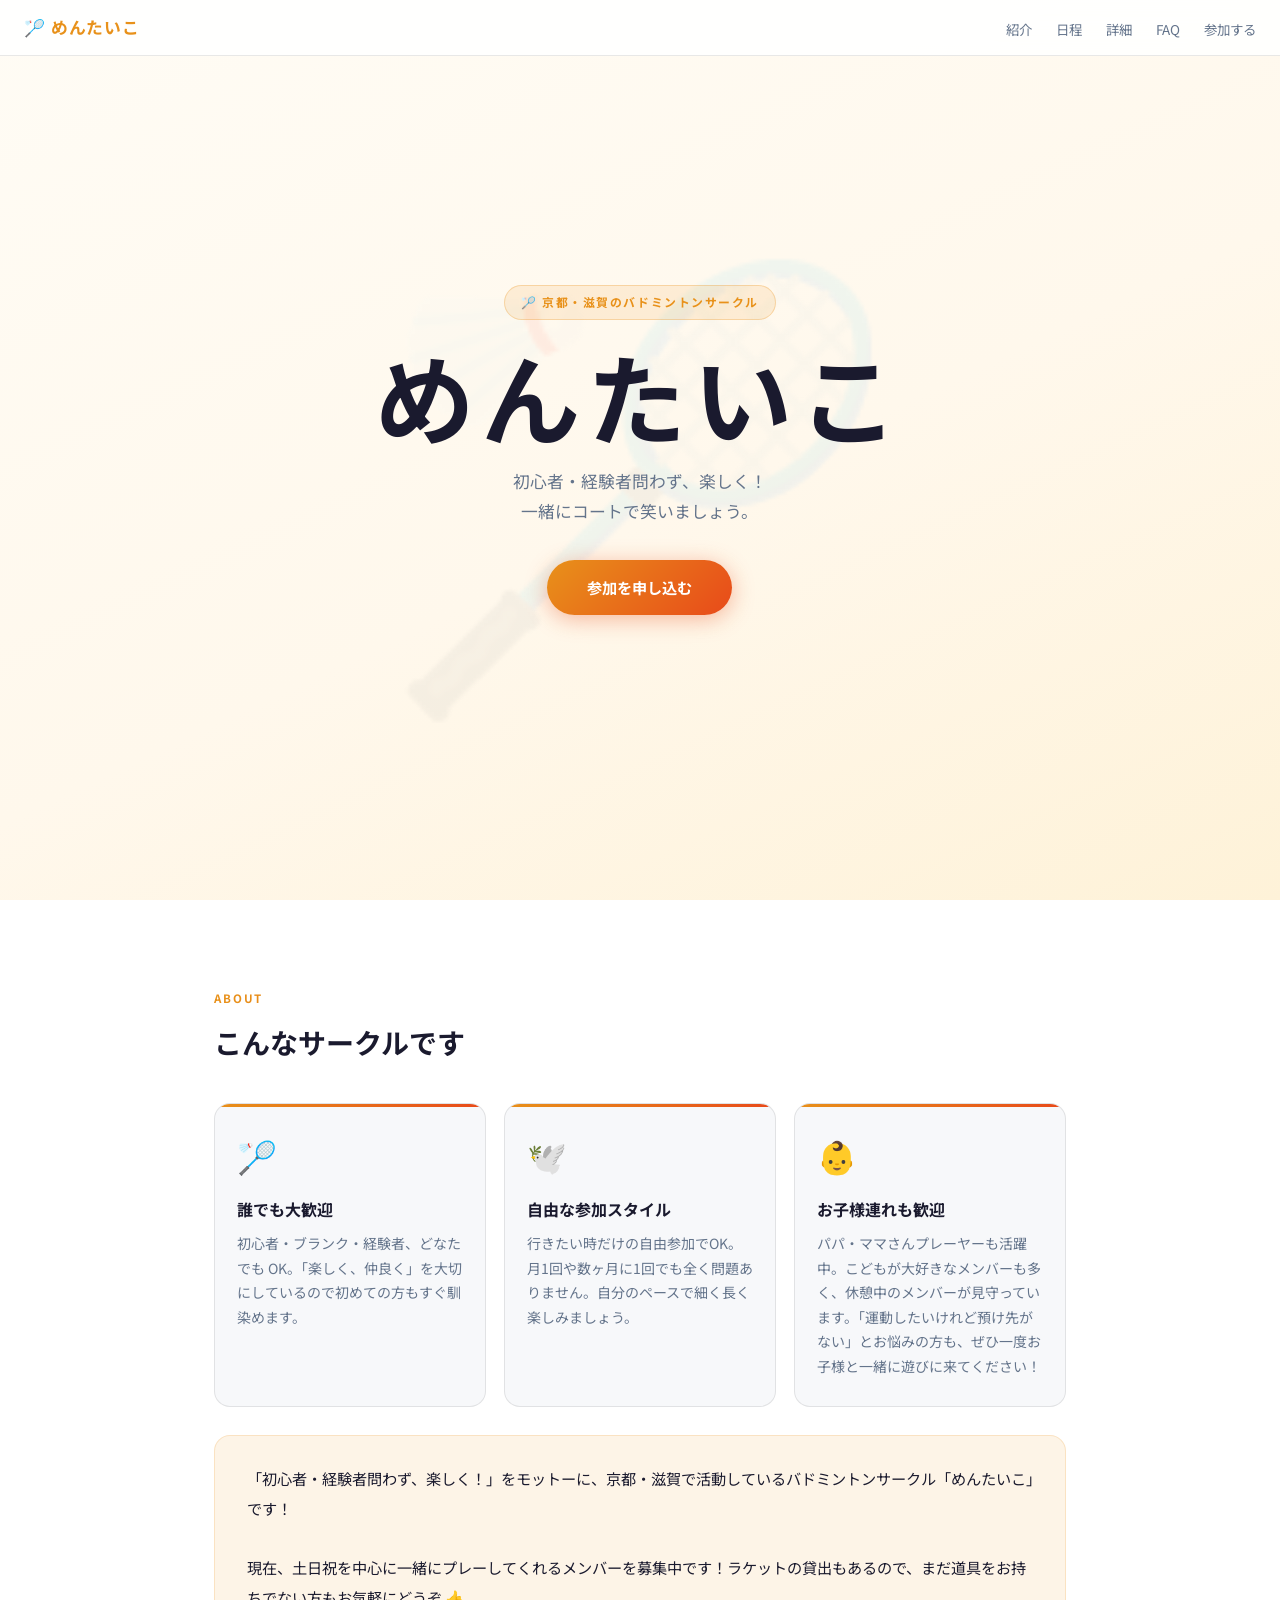
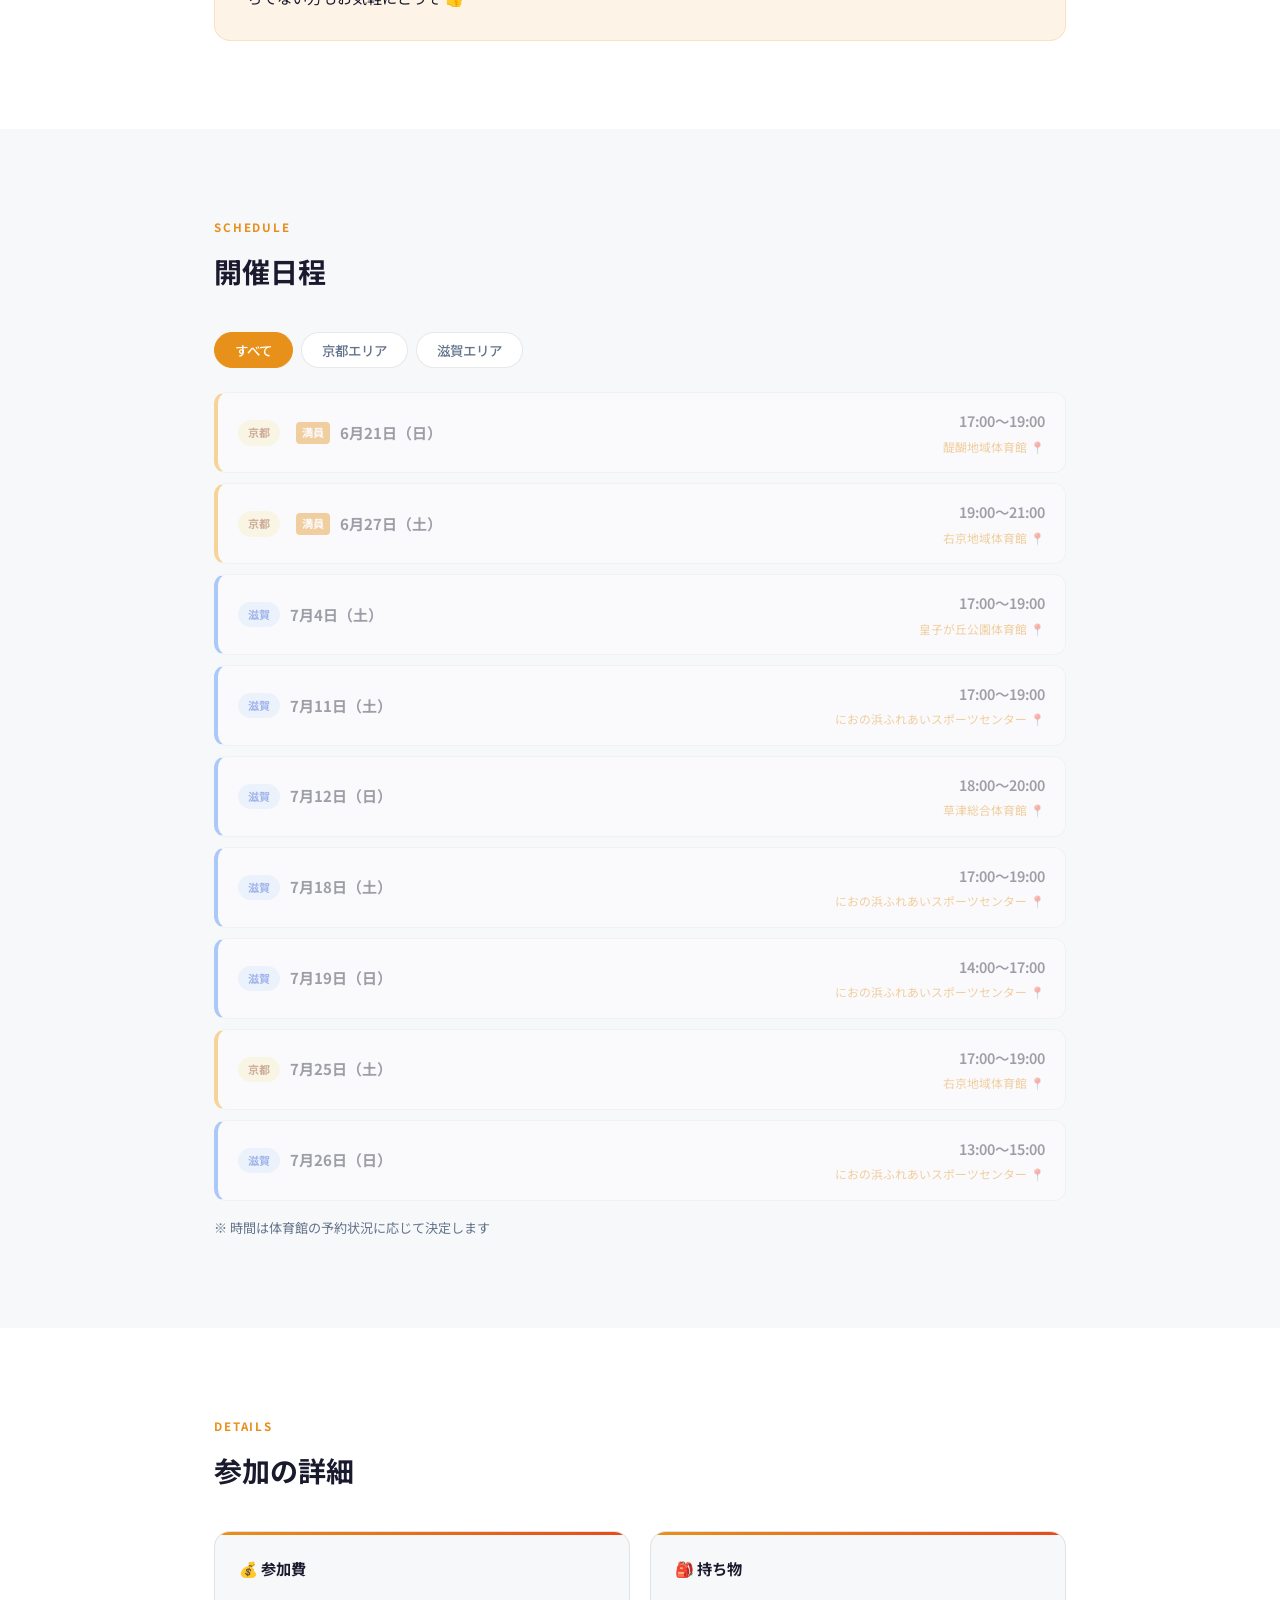
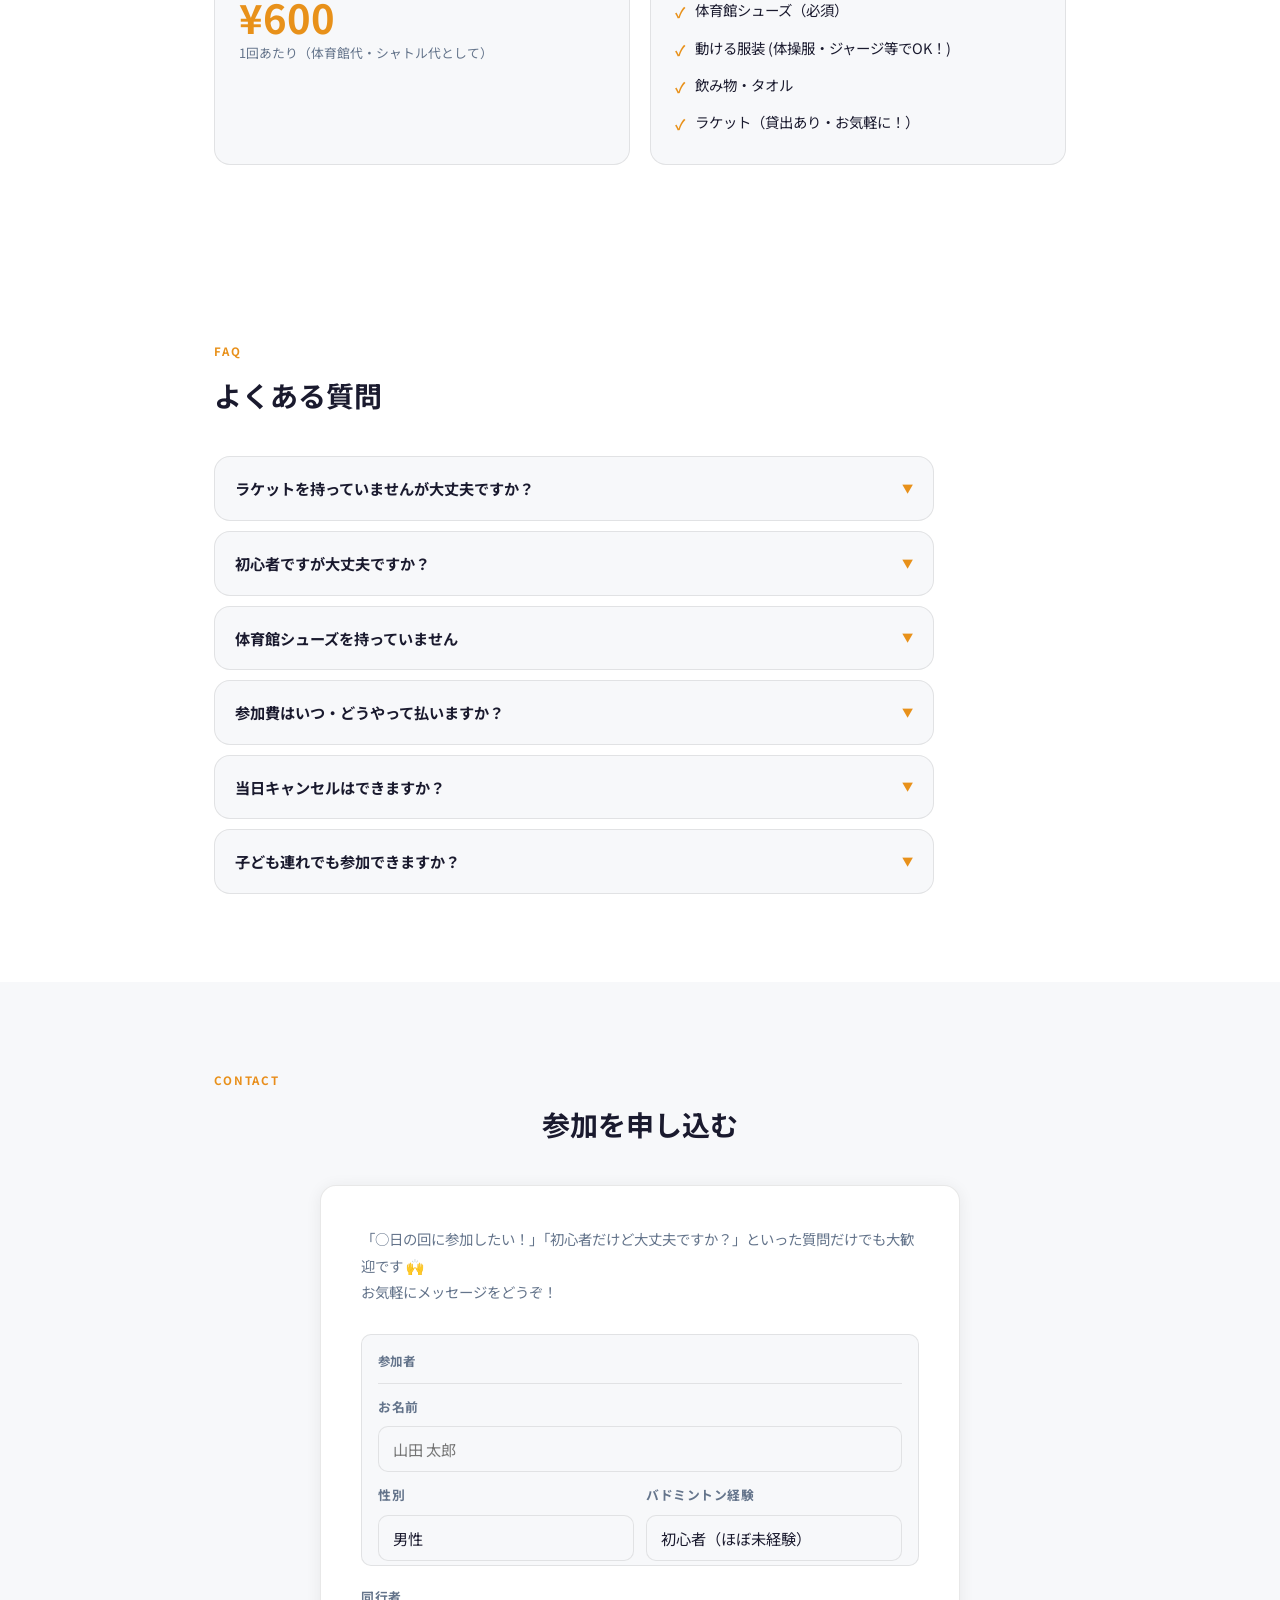
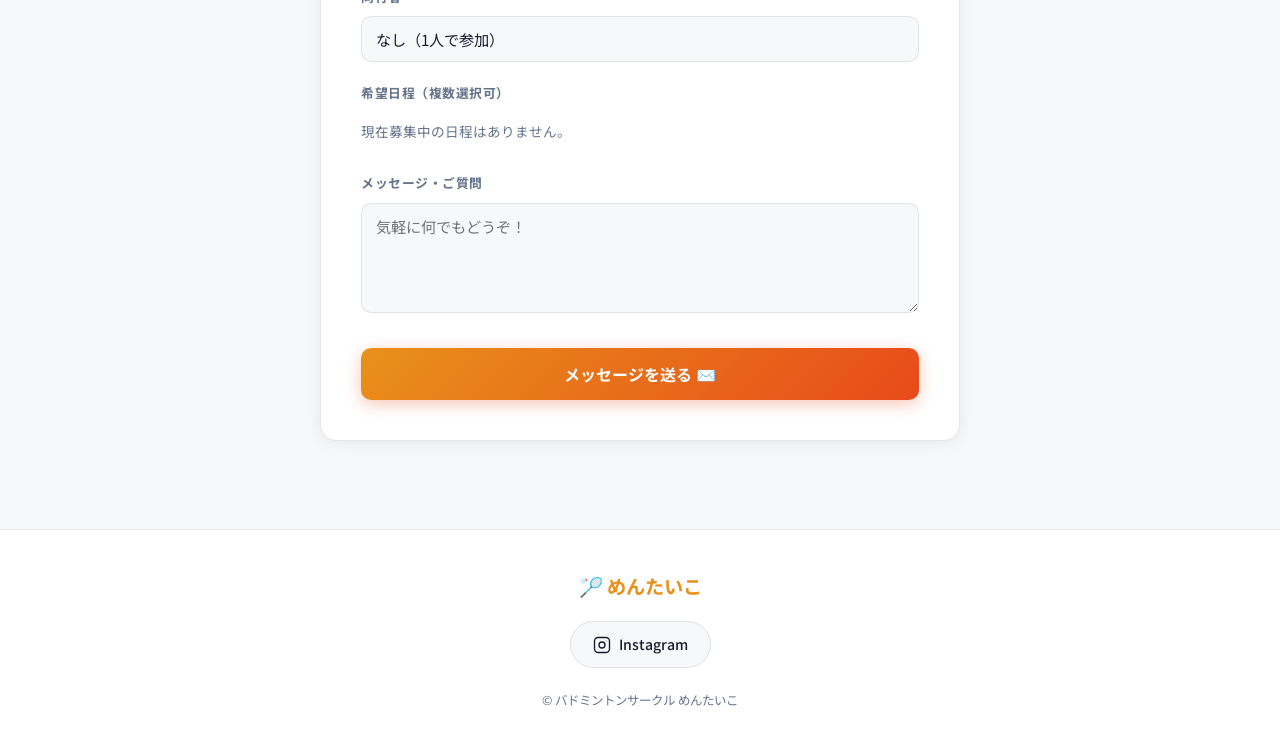
==== index.html @ 4bc99d3f "SEO対応: meta description/canonical/robots, sitemap, JSON-LD構造化データを追加 検索エンジンでの発見性向上のため、index.htmlにmeta" ====
<!DOCTYPE html>
<html lang="ja">
<head>
  <meta charset="UTF-8" />
  <meta name="viewport" content="width=device-width, initial-scale=1.0" />
  <title>めんたいこ | 京都・滋賀のバドミントンサークル</title>
  <meta name="description" content="めんたいこは京都・滋賀で活動するバドミントンサークルです。初心者・経験者問わず大歓迎、土日祝中心に活動中。ラケット貸出あり、参加費600円。自由参加スタイルで気軽に参加できます。" />
  <meta name="keywords" content="バドミントンサークル,京都,滋賀,バドミントン,初心者歓迎,社会人サークル" />
  <meta name="robots" content="index, follow" />
  <link rel="canonical" href="https://mentaiko-bad-circle.netlify.app/" />
  <!-- OGP -->
  <meta property="og:type"        content="website" />
  <meta property="og:site_name"   content="めんたいこ" />
  <meta property="og:title"       content="めんたいこ | 京都・滋賀のバドミントンサークル" />
  <meta property="og:description" content="初心者・経験者問わず楽しめるバドミントンサークル。土日祝中心に活動中。ラケット貸出あり、参加費600円。" />
  <meta property="og:url"         content="https://mentaiko-bad-circle.netlify.app" />
  <meta property="og:locale"      content="ja_JP" />
  <meta property="og:image"       content="https://mentaiko-bad-circle.netlify.app/img/mentaiko_icon.jpg" />
  <meta name="twitter:card"        content="summary_large_image" />
  <meta name="twitter:title"       content="めんたいこ | 京都・滋賀のバドミントンサークル" />
  <meta name="twitter:description" content="初心者・経験者問わず楽しめるバドミントンサークル。土日祝中心に活動中。ラケット貸出あり、参加費600円。" />
  <meta name="twitter:image"       content="https://mentaiko-bad-circle.netlify.app/img/mentaiko_icon.jpg" />
  <script type="application/ld+json">
  {
    "@context": "https://schema.org",
    "@type": "SportsOrganization",
    "name": "めんたいこ",
    "url": "https://mentaiko-bad-circle.netlify.app/",
    "logo": "https://mentaiko-bad-circle.netlify.app/img/mentaiko_icon.jpg",
    "description": "京都・滋賀で活動するバドミントンサークル。初心者・経験者問わず大歓迎、土日祝中心に活動中。",
    "areaServed": ["京都府", "滋賀県"],
    "sport": "Badminton"
  }
  </script>
  <link rel="preconnect" href="https://fonts.googleapis.com" />
  <link rel="preconnect" href="https://fonts.gstatic.com" crossorigin />
  <link href="https://fonts.googleapis.com/css2?family=Noto+Sans+JP:wght@400;500;700&display=swap" rel="stylesheet" />
  <link rel="stylesheet" href="css/style.css" />
</head>
<body>

<!-- ナビ -->
<nav>
  <a href="#hero" class="nav-logo">🏸 めんたいこ</a>
  <ul class="nav-links">
    <li><a href="#about">紹介</a></li>
    <li><a href="#schedule">日程</a></li>
    <li><a href="#details">詳細</a></li>
    <li><a href="#faq">FAQ</a></li>
    <li><a href="#contact">参加する</a></li>
  </ul>
</nav>

<!-- Hero -->
<section id="hero">
  <div class="hero-inner">
    <div class="hero-tag fade">🏸 京都・滋賀のバドミントンサークル</div>
    <h1 class="hero-title fade">めんたいこ</h1>
    <p class="hero-sub fade">初心者・経験者問わず、楽しく！<br>一緒にコートで笑いましょう。</p>
    <a href="#contact" class="hero-btn fade">参加を申し込む</a>
  </div>
</section>

<!-- About -->
<section id="about">
  <div class="wrapper">
    <p class="section-label fade">About</p>
    <h2 class="section-title fade">こんなサークルです</h2>

    <div class="feature-grid">
      <div class="feature-card fade">
        <div class="feature-icon">🏸</div>
        <h3>誰でも大歓迎</h3>
        <p>初心者・ブランク・経験者、どなたでも OK。「楽しく、仲良く」を大切にしているので初めての方もすぐ馴染めます。</p>
      </div>
      <div class="feature-card fade">
        <div class="feature-icon">🕊️</div>
        <h3>自由な参加スタイル</h3>
        <p>行きたい時だけの自由参加でOK。月1回や数ヶ月に1回でも全く問題ありません。自分のペースで細く長く楽しみましょう。</p>
      </div>
      <div class="feature-card fade">
        <div class="feature-icon">👶</div>
        <h3>お子様連れも歓迎</h3>
        <p>パパ・ママさんプレーヤーも活躍中。こどもが大好きなメンバーも多く、休憩中のメンバーが見守っています。「運動したいけれど預け先がない」とお悩みの方も、ぜひ一度お子様と一緒に遊びに来てください！</p>
      </div>
    </div>

    <div class="about-body fade">
      「初心者・経験者問わず、楽しく！」をモットーに、京都・滋賀で活動しているバドミントンサークル「めんたいこ」です！<br><br>
      現在、土日祝を中心に一緒にプレーしてくれるメンバーを募集中です！ラケットの貸出もあるので、まだ道具をお持ちでない方もお気軽にどうぞ 👍
    </div>
  </div>
</section>

<!-- Schedule -->
<section id="schedule">
  <div class="wrapper">
    <p class="section-label fade">Schedule</p>
    <h2 class="section-title fade">開催日程</h2>

    <div class="schedule-tabs fade" id="schedule-tabs">
      <button class="tab-btn active" data-area="all">すべて</button>
      <button class="tab-btn" data-area="京都">京都エリア</button>
      <button class="tab-btn" data-area="滋賀">滋賀エリア</button>
    </div>

    <div id="schedule-list" class="schedule-list fade"></div>

    <p style="margin-top:16px; font-size:0.82rem; color:var(--sub);">
      ※ 時間は体育館の予約状況に応じて決定します
    </p>
  </div>
</section>

<!-- Details -->
<section id="details">
  <div class="wrapper">
    <p class="section-label fade">Details</p>
    <h2 class="section-title fade">参加の詳細</h2>
    <div class="detail-grid">
      <div class="detail-card fade">
        <h3>💰 参加費</h3>
        <div class="price">¥600</div>
        <div class="price-note">1回あたり（体育館代・シャトル代として）</div>
      </div>
      <div class="detail-card fade">
        <h3>🎒 持ち物</h3>
        <ul class="detail-list">
          <li>体育館シューズ（必須）</li>
          <li>動ける服装 (体操服・ジャージ等でOK！)</li>
          <li>飲み物・タオル</li>
          <li>ラケット（貸出あり・お気軽に！）</li>
        </ul>
      </div>
    </div>
  </div>
</section>

<!-- FAQ -->
<section id="faq">
  <div class="wrapper">
    <p class="section-label fade">FAQ</p>
    <h2 class="section-title fade">よくある質問</h2>
    <div class="faq-list">

      <details class="faq-item fade">
        <summary class="faq-q">ラケットを持っていませんが大丈夫ですか？</summary>
        <p class="faq-a">ラケットの貸出を行っていますので、道具を揃える前でも気軽に参加いただけます。まずは体育館シューズ（上履き）だけ持って、手ぶらに近い感覚でお越しください！「まずは一度体験してみたい」という方も大歓迎です。</p>
      </details>

      <details class="faq-item fade">
        <summary class="faq-q">初心者ですが大丈夫ですか？</summary>
        <p class="faq-a">もちろん大丈夫です。初心者・ブランクありの方も多く参加されています。ルールがわからなくてもメンバーが丁寧に教えます。</p>
      </details>

      <details class="faq-item fade">
        <summary class="faq-q">体育館シューズを持っていません</summary>
        <p class="faq-a">体育館シューズは必須です（フローリングを傷めるため、外靴・スニーカー不可）。ご参加前にご準備をお願いします。</p>
      </details>

      <details class="faq-item fade">
        <summary class="faq-q">参加費はいつ・どうやって払いますか？</summary>
        <p class="faq-a">当日、現地で現金にてお支払いください。1回600円（体育館代・シャトル代込み）です。</p>
      </details>

      <details class="faq-item fade">
        <summary class="faq-q">当日キャンセルはできますか？</summary>
        <p class="faq-a">はい、大丈夫です。できるだけ早めにご連絡いただければ助かります！</p>
      </details>

      <details class="faq-item fade">
        <summary class="faq-q">子ども連れでも参加できますか？</summary>
        <p class="faq-a">お子様連れも歓迎です。こどもが大好きなメンバーも多く、手が離せない時はメンバーみんなで代わる代わる見守っています。</p>
      </details>

    </div>
  </div>
</section>

<!-- Contact -->
<section id="contact">
  <div class="wrapper">
    <p class="section-label fade">Contact</p>
    <h2 class="section-title fade" style="text-align:center;">参加を申し込む</h2>

    <div class="contact-wrap fade">
      <p>
        「○日の回に参加したい！」「初心者だけど大丈夫ですか？」といった質問だけでも大歓迎です 🙌<br>
        お気軽にメッセージをどうぞ！
      </p>

      <form id="contact-form">
        <div class="companion-card" style="margin-bottom: 20px;">
          <div class="companion-card-header">参加者</div>
          <div class="form-group">
            <label for="name">お名前</label>
            <input type="text" id="name" name="name" placeholder="山田 太郎" required />
          </div>
          <div class="companion-row">
            <div class="form-group" style="margin-bottom: 0;">
              <label for="gender">性別</label>
              <select id="gender" name="gender">
                <option value="男性">男性</option>
                <option value="女性">女性</option>
                <option value="その他・回答しない">その他・回答しない</option>
              </select>
            </div>
            <div class="form-group" style="margin-bottom: 0;">
              <label for="level">バドミントン経験</label>
              <select id="level" name="level">
                <option>初心者（ほぼ未経験）</option>
                <option>ブランクあり</option>
                <option>経験者</option>
              </select>
            </div>
          </div>
        </div>

        <div class="form-group">
          <label for="companions">同行者</label>
          <select id="companions" name="companions">
            <option value="0">なし（1人で参加）</option>
            <option value="1">1名</option>
            <option value="2">2名</option>
            <option value="3">3名</option>
            <option value="4">4名</option>
            <option value="5">5名</option>
            <option value="6">6名</option>
            <option value="7">7名</option>
            <option value="8">8名</option>
          </select>
        </div>

        <div id="companion-names"></div>

        <div class="form-group">
          <label>希望日程（複数選択可）</label>
          <div id="date-checkboxes" class="date-checkboxes"></div>
          <p id="no-dates-msg" style="display:none; font-size:0.85rem; color:var(--sub); padding:8px 0;">
            現在募集中の日程はありません。
          </p>
        </div>

        <div class="form-group">
          <label for="message">メッセージ・ご質問</label>
          <textarea id="message" name="message" placeholder="気軽に何でもどうぞ！"></textarea>
        </div>

        <button type="submit" class="submit-btn">メッセージを送る ✉️</button>
      </form>

      <div id="form-sent" style="display:none; text-align:center; padding:24px 0; color:var(--accent); font-weight:700;">
        ✅ メールアプリが開きます。送信をお願いします！
      </div>
    </div>
  </div>
</section>

<!-- Footer -->
<footer>
  <div class="footer-name">🏸 めんたいこ</div>
  <div class="sns-links">
    <a href="https://www.instagram.com/bad_mentaiko_2021?igsh=N3F2eHRxbGQzeWJy&utm_source=qr"
       target="_blank" rel="noopener" class="sns-link">
      <svg class="ig-icon" viewBox="0 0 24 24" aria-hidden="true">
        <rect x="2" y="2" width="20" height="20" rx="5" ry="5"/>
        <circle cx="12" cy="12" r="4"/>
        <circle cx="17.5" cy="6.5" r="0.5" fill="currentColor" stroke="none"/>
      </svg>
      Instagram
    </a>
  </div>
  <p class="footer-copy">© バドミントンサークル めんたいこ</p>
</footer>

<script src="data/schedule.js"></script>
<script src="js/main.js"></script>
</body>
</html>
---- css/style.css ----
/* ============================================================
   めんたいこ サークルサイト - スタイルシート
   ============================================================ */

*, *::before, *::after { box-sizing: border-box; margin: 0; padding: 0; }

:root {
  --bg:          #f7f8fa;
  --surface:     #ffffff;
  --accent:      #e8911a;
  --accent-dim:  rgba(232, 145, 26, 0.1);
  --accent-dark: #c97a0e;
  --text:        #1a1a2e;
  --sub:         #64748b;
  --border:      rgba(0, 0, 0, 0.09);
  --shadow-sm:   0 2px 16px rgba(0, 0, 0, 0.07);
  --shadow-md:   0 6px 32px rgba(0, 0, 0, 0.11);
  --radius:      16px;
}

html { scroll-behavior: smooth; }

body {
  font-family: 'Noto Sans JP', sans-serif;
  background: var(--bg);
  color: var(--text);
  line-height: 1.75;
}

/* ── ナビゲーション ──────────────────────────────────────── */
nav {
  position: fixed; top: 0; left: 0; right: 0; z-index: 100;
  background: rgba(255, 255, 255, 0.88);
  backdrop-filter: blur(14px);
  -webkit-backdrop-filter: blur(14px);
  border-bottom: 1px solid var(--border);
  height: 56px;
  padding: 0 24px;
  display: flex; align-items: center; justify-content: space-between;
}
.nav-logo {
  font-weight: 700; font-size: 1.05rem;
  color: var(--accent); text-decoration: none; letter-spacing: 0.05em;
}
.nav-links { display: flex; gap: 24px; list-style: none; }
.nav-links a {
  color: var(--sub); text-decoration: none;
  font-size: 0.84rem; transition: color 0.2s;
}
.nav-links a:hover { color: var(--text); }

/* ── 共通レイアウト ──────────────────────────────────────── */
.wrapper { max-width: 900px; margin: 0 auto; padding: 0 24px; }
section  { padding: 88px 0; }

.section-label {
  font-size: 0.72rem; font-weight: 700;
  letter-spacing: 0.16em; text-transform: uppercase;
  background: linear-gradient(90deg, #e8911a, #e84a1a);
  -webkit-background-clip: text;
  -webkit-text-fill-color: transparent;
  background-clip: text;
  margin-bottom: 10px;
}
.section-title { font-size: 1.75rem; font-weight: 700; margin-bottom: 36px; }

/* ── フェードイン ────────────────────────────────────────── */
.fade {
  opacity: 0;
  transform: translateY(28px);
  transition: opacity 0.65s ease, transform 0.65s ease;
}
.fade.visible { opacity: 1; transform: translateY(0); }

/* ── Hero ───────────────────────────────────────────────── */
#hero {
  min-height: 100vh;
  display: flex; align-items: center; justify-content: center;
  text-align: center; padding: 80px 24px;
  background: linear-gradient(155deg, #fffcf5 0%, #fff8ec 55%, #fef2d8 100%);
  position: relative; overflow: hidden;
}
#hero::before {
  content: '🏸';
  position: absolute; font-size: 420px; opacity: 0.055;
  top: 50%; left: 50%; transform: translate(-50%, -50%);
  pointer-events: none; user-select: none;
}
.hero-inner { position: relative; z-index: 1; }

.hero-tag {
  display: inline-block;
  background: rgba(232, 145, 26, 0.12);
  color: var(--accent);
  font-size: 0.74rem; font-weight: 700; letter-spacing: 0.13em;
  padding: 6px 16px; border-radius: 999px;
  border: 1px solid rgba(232, 145, 26, 0.28);
  margin-bottom: 22px;
}
.hero-title {
  font-size: clamp(3.5rem, 11vw, 6.2rem);
  font-weight: 700; letter-spacing: 0.07em; line-height: 1.08;
  margin-bottom: 18px; color: var(--text);
}
.hero-sub {
  font-size: 1.05rem; color: var(--sub);
  max-width: 480px; margin: 0 auto 34px;
}
.hero-btn {
  display: inline-block;
  background: linear-gradient(135deg, #e8911a, #e84a1a); color: #fff;
  font-weight: 700; font-size: 0.95rem;
  padding: 14px 40px; border-radius: 999px; text-decoration: none;
  box-shadow: 0 4px 22px rgba(232, 75, 26, 0.38);
  transition: background 0.2s, transform 0.2s, box-shadow 0.2s;
}
.hero-btn:hover {
  background: linear-gradient(135deg, #c97a0e, #c93a0e);
  transform: translateY(-3px);
  box-shadow: 0 8px 32px rgba(232, 75, 26, 0.45);
}

/* ── About ──────────────────────────────────────────────── */
#about { background: var(--surface); }

.feature-grid {
  display: grid;
  grid-template-columns: repeat(auto-fit, minmax(230px, 1fr));
  gap: 18px; margin-bottom: 28px;
}
.feature-card {
  background: var(--bg); border: 1px solid var(--border);
  border-radius: var(--radius); padding: 28px 22px;
  transition: transform 0.2s, box-shadow 0.2s;
  overflow: hidden;
}
.feature-card::before {
  content: '';
  display: block;
  height: 3px;
  background: linear-gradient(90deg, #e8911a, #e84a1a);
  margin: -28px -22px 20px;
}
.feature-card:hover { transform: translateY(-4px); box-shadow: var(--shadow-md); }
.feature-icon  { font-size: 2rem; margin-bottom: 12px; }
.feature-card h3 { font-size: 1rem; font-weight: 700; margin-bottom: 8px; }
.feature-card p  { font-size: 0.875rem; color: var(--sub); line-height: 1.75; }

.about-body {
  background: var(--accent-dim);
  border: 1px solid rgba(232, 145, 26, 0.18);
  border-radius: var(--radius); padding: 28px 32px;
  font-size: 0.95rem; line-height: 1.95;
}

/* ── Schedule ───────────────────────────────────────────── */
#schedule { background: var(--bg); }

.schedule-tabs { display: flex; gap: 8px; margin-bottom: 24px; flex-wrap: wrap; }
.tab-btn {
  background: var(--surface); border: 1.5px solid var(--border);
  color: var(--sub); padding: 7px 20px; border-radius: 999px;
  cursor: pointer; font-size: 0.84rem; font-weight: 500;
  font-family: inherit; transition: all 0.2s;
}
.tab-btn.active        { background: var(--accent); color: #fff; border-color: var(--accent); }
.tab-btn:hover:not(.active) { border-color: var(--accent); color: var(--accent); }

.schedule-list { display: flex; flex-direction: column; gap: 10px; }

.schedule-item {
  background: var(--surface); border: 1.5px solid var(--border);
  border-left: 4px solid transparent;
  border-radius: 12px; padding: 15px 20px;
  display: flex; align-items: center; justify-content: space-between; gap: 12px;
  transition: border-color 0.2s, box-shadow 0.2s;
}
.schedule-item.area-kyoto { border-left-color: #f59e0b; }
.schedule-item.area-shiga { border-left-color: #3b82f6; }
.schedule-item:hover:not(.past) { border-color: var(--accent); box-shadow: var(--shadow-sm); }
.schedule-item.past { opacity: 0.4; }

.schedule-left { display: flex; align-items: center; gap: 10px; flex-wrap: wrap; }

.area-badge {
  font-size: 0.69rem; font-weight: 700; padding: 3px 10px;
  border-radius: 999px; flex-shrink: 0;
}
.area-badge.kyoto { background: #fef3c7; color: #92400e; }
.area-badge.shiga { background: #dbeafe; color: #1d4ed8; }

.schedule-day   { font-weight: 700; font-size: 0.94rem; }

.schedule-right { text-align: right; flex-shrink: 0; }
.schedule-time  { font-size: 0.9rem; font-weight: 600; display: block; }
.schedule-venue { font-size: 0.74rem; color: var(--sub); display: block; margin-top: 3px; }
a.venue-link { color: var(--accent); text-decoration: none; }
a.venue-link:hover { text-decoration: underline; }

/* ── Details ────────────────────────────────────────────── */
#details { background: var(--surface); }

.detail-grid {
  display: grid;
  grid-template-columns: repeat(auto-fit, minmax(260px, 1fr));
  gap: 20px;
}
.detail-card {
  background: var(--bg); border: 1px solid var(--border);
  border-radius: var(--radius); padding: 28px 24px;
  overflow: hidden;
}
.detail-card::before {
  content: '';
  display: block;
  height: 3px;
  background: linear-gradient(90deg, #e8911a, #e84a1a);
  margin: -28px -24px 20px;
}
.detail-card h3      { font-size: 0.95rem; font-weight: 700; margin-bottom: 16px; }
.detail-card .price  { font-size: 2.5rem; font-weight: 700; color: var(--accent); line-height: 1; margin-bottom: 5px; }
.detail-card .price-note { font-size: 0.8rem; color: var(--sub); }

.detail-list { list-style: none; display: flex; flex-direction: column; gap: 10px; }
.detail-list li {
  font-size: 0.9rem; display: flex; align-items: flex-start; gap: 10px;
}
.detail-list li::before {
  content: '✓'; color: var(--accent); font-weight: 700; flex-shrink: 0; margin-top: 2px;
}

/* ── FAQ ────────────────────────────────────────────────── */
#faq { background: var(--surface); }

.faq-list { display: flex; flex-direction: column; gap: 10px; max-width: 720px; }

.faq-item {
  background: var(--bg); border: 1.5px solid var(--border);
  border-radius: var(--radius); overflow: hidden;
  transition: border-color 0.2s, box-shadow 0.2s;
}
.faq-item[open] { border-color: var(--accent); box-shadow: var(--shadow-sm); }

.faq-q {
  list-style: none; padding: 18px 20px;
  font-size: 0.95rem; font-weight: 700; cursor: pointer;
  display: flex; align-items: center; justify-content: space-between; gap: 12px;
  user-select: none; transition: background 0.2s;
}
.faq-q::-webkit-details-marker { display: none; }
.faq-q:hover { background: var(--accent-dim); }
.faq-item[open] .faq-q { background: var(--accent-dim); }
.faq-q::after {
  content: '▼'; font-size: 0.7rem;
  color: var(--accent); flex-shrink: 0; transition: transform 0.25s;
}
.faq-item[open] .faq-q::after { transform: rotate(180deg); }

@keyframes faq-open {
  from { opacity: 0; transform: translateY(-6px); }
  to   { opacity: 1; transform: translateY(0); }
}

.faq-a {
  animation: faq-open 0.25s ease;
  padding: 14px 20px 18px; font-size: 0.88rem;
  color: var(--sub); line-height: 1.85;
  border-top: 1px solid var(--border);
}

/* ── Contact ────────────────────────────────────────────── */
#contact { background: var(--bg); }

.contact-wrap {
  background: var(--surface); border: 1px solid var(--border);
  border-radius: var(--radius); padding: 40px;
  max-width: 640px; margin: 0 auto; box-shadow: var(--shadow-sm);
}
.contact-wrap > p { color: var(--sub); font-size: 0.9rem; margin-bottom: 28px; line-height: 1.85; }

.form-group { margin-bottom: 20px; }
.form-group label {
  display: block; font-size: 0.8rem; font-weight: 700;
  color: var(--sub); margin-bottom: 8px; letter-spacing: 0.04em;
}
.form-group input,
.form-group textarea,
.form-group select {
  width: 100%; background: var(--bg); border: 1.5px solid var(--border);
  border-radius: 10px; color: var(--text); font-family: inherit;
  font-size: 0.95rem; padding: 11px 14px;
  transition: border-color 0.2s; outline: none; appearance: none;
}
.form-group input:focus,
.form-group textarea:focus,
.form-group select:focus { border-color: var(--accent); }
.form-group textarea { resize: vertical; min-height: 110px; }

/* 日程チェックボックス */
.date-checkboxes { display: flex; flex-direction: column; gap: 8px; }

.date-checkbox-item {
  display: flex; align-items: center; gap: 14px;
  background: var(--bg); border: 1.5px solid var(--border);
  border-radius: 10px; padding: 12px 16px; cursor: pointer;
  transition: border-color 0.2s, background 0.2s;
  user-select: none;
}
.date-checkbox-item:has(input:checked) {
  border-color: var(--accent);
  background: var(--accent-dim);
}

.full-badge, .waitlist-badge {
  display: inline-block;
  color: #fff;
  font-size: 0.7rem;
  font-weight: 700;
  padding: 1px 6px;
  border-radius: 4px;
  margin-left: 6px;
  vertical-align: middle;
}
.full-badge     { background: var(--accent); }
.waitlist-badge { background: #f59e0b; }
.date-checkbox-item input[type="checkbox"] {
  display: none;
}

.date-checkbox-item::before {
  content: '';
  width: 24px; height: 24px; min-width: 24px;
  border: 2px solid var(--border);
  border-radius: 6px;
  background: var(--surface);
  flex-shrink: 0;
  transition: background 0.2s, border-color 0.2s;
}

.date-checkbox-item:has(input:checked)::before {
  background: var(--accent);
  border-color: var(--accent);
  background-image: url("data:image/svg+xml,%3Csvg xmlns='http://www.w3.org/2000/svg' viewBox='0 0 12 10'%3E%3Cpolyline points='1.5%2C5 4.5%2C8.5 10.5%2C1.5' stroke='white' stroke-width='2' fill='none' stroke-linecap='round' stroke-linejoin='round'/%3E%3C/svg%3E");
  background-repeat: no-repeat;
  background-position: center;
  background-size: 15px;
  animation: checkbox-pop 0.25s cubic-bezier(0.34, 1.56, 0.64, 1) forwards;
}

@keyframes checkbox-pop {
  0%   { transform: scale(0.5); }
  100% { transform: scale(1); }
}
.checkbox-content { display: flex; flex-direction: column; gap: 2px; }
.checkbox-label   { font-size: 0.9rem; font-weight: 500; }
.checkbox-sub     { font-size: 0.75rem; color: var(--sub); }

/* 同行者カード */
.companion-card {
  background: var(--bg);
  border: 1.5px solid var(--border);
  border-radius: 10px;
  padding: 16px 16px 4px;
  margin-bottom: 12px;
}
.companion-card-header {
  font-size: 0.78rem; font-weight: 700;
  color: var(--sub); letter-spacing: 0.04em;
  margin-bottom: 12px;
  padding-bottom: 10px;
  border-bottom: 1px solid var(--border);
}
.companion-card .form-group { margin-bottom: 12px; }
.companion-row {
  display: grid;
  grid-template-columns: 1fr 1fr;
  gap: 12px;
}

.submit-btn {
  width: 100%; background: linear-gradient(135deg, #e8911a, #e84a1a); color: #fff;
  font-weight: 700; font-size: 1rem; padding: 14px;
  border: none; border-radius: 10px; cursor: pointer; font-family: inherit;
  box-shadow: 0 4px 16px rgba(232, 75, 26, 0.32); margin-top: 8px;
  transition: background 0.2s, transform 0.2s, box-shadow 0.2s;
}
.submit-btn:hover {
  background: linear-gradient(135deg, #c97a0e, #c93a0e);
  transform: translateY(-2px);
  box-shadow: 0 8px 24px rgba(232, 75, 26, 0.42);
}

/* ── Footer ─────────────────────────────────────────────── */
footer {
  border-top: 1px solid var(--border);
  background: var(--surface);
  padding: 40px 24px; text-align: center;
}
.footer-name  { font-size: 1.2rem; font-weight: 700; color: var(--accent); margin-bottom: 18px; }
.sns-links    { display: flex; justify-content: center; gap: 12px; margin-bottom: 22px; flex-wrap: wrap; }
.sns-link {
  display: flex; align-items: center; gap: 8px;
  background: var(--bg); border: 1.5px solid var(--border); color: var(--text);
  text-decoration: none; padding: 10px 22px; border-radius: 999px;
  font-size: 0.88rem; font-weight: 500; transition: all 0.2s;
}
.sns-link:hover { border-color: var(--accent); color: var(--accent); }
.ig-icon {
  width: 18px; height: 18px; fill: none; stroke: currentColor;
  stroke-width: 1.8; stroke-linecap: round; stroke-linejoin: round;
}
.footer-copy { font-size: 0.78rem; color: var(--sub); }

/* ── レスポンシブ ────────────────────────────────────────── */
@media (max-width: 600px) {
  nav { padding: 0 16px; }
  .nav-links { gap: 14px; }
  .nav-links a { font-size: 0.78rem; }

  section { padding: 60px 0; }
  .wrapper { padding: 0 16px; }
  .section-title { font-size: 1.4rem; }

  .schedule-item { flex-direction: column; align-items: flex-start; gap: 8px; }
  .schedule-right { text-align: left; }

  .contact-wrap { padding: 24px 16px; }
  .about-body   { padding: 20px; }
  .hero-title   { letter-spacing: 0.02em; }
}
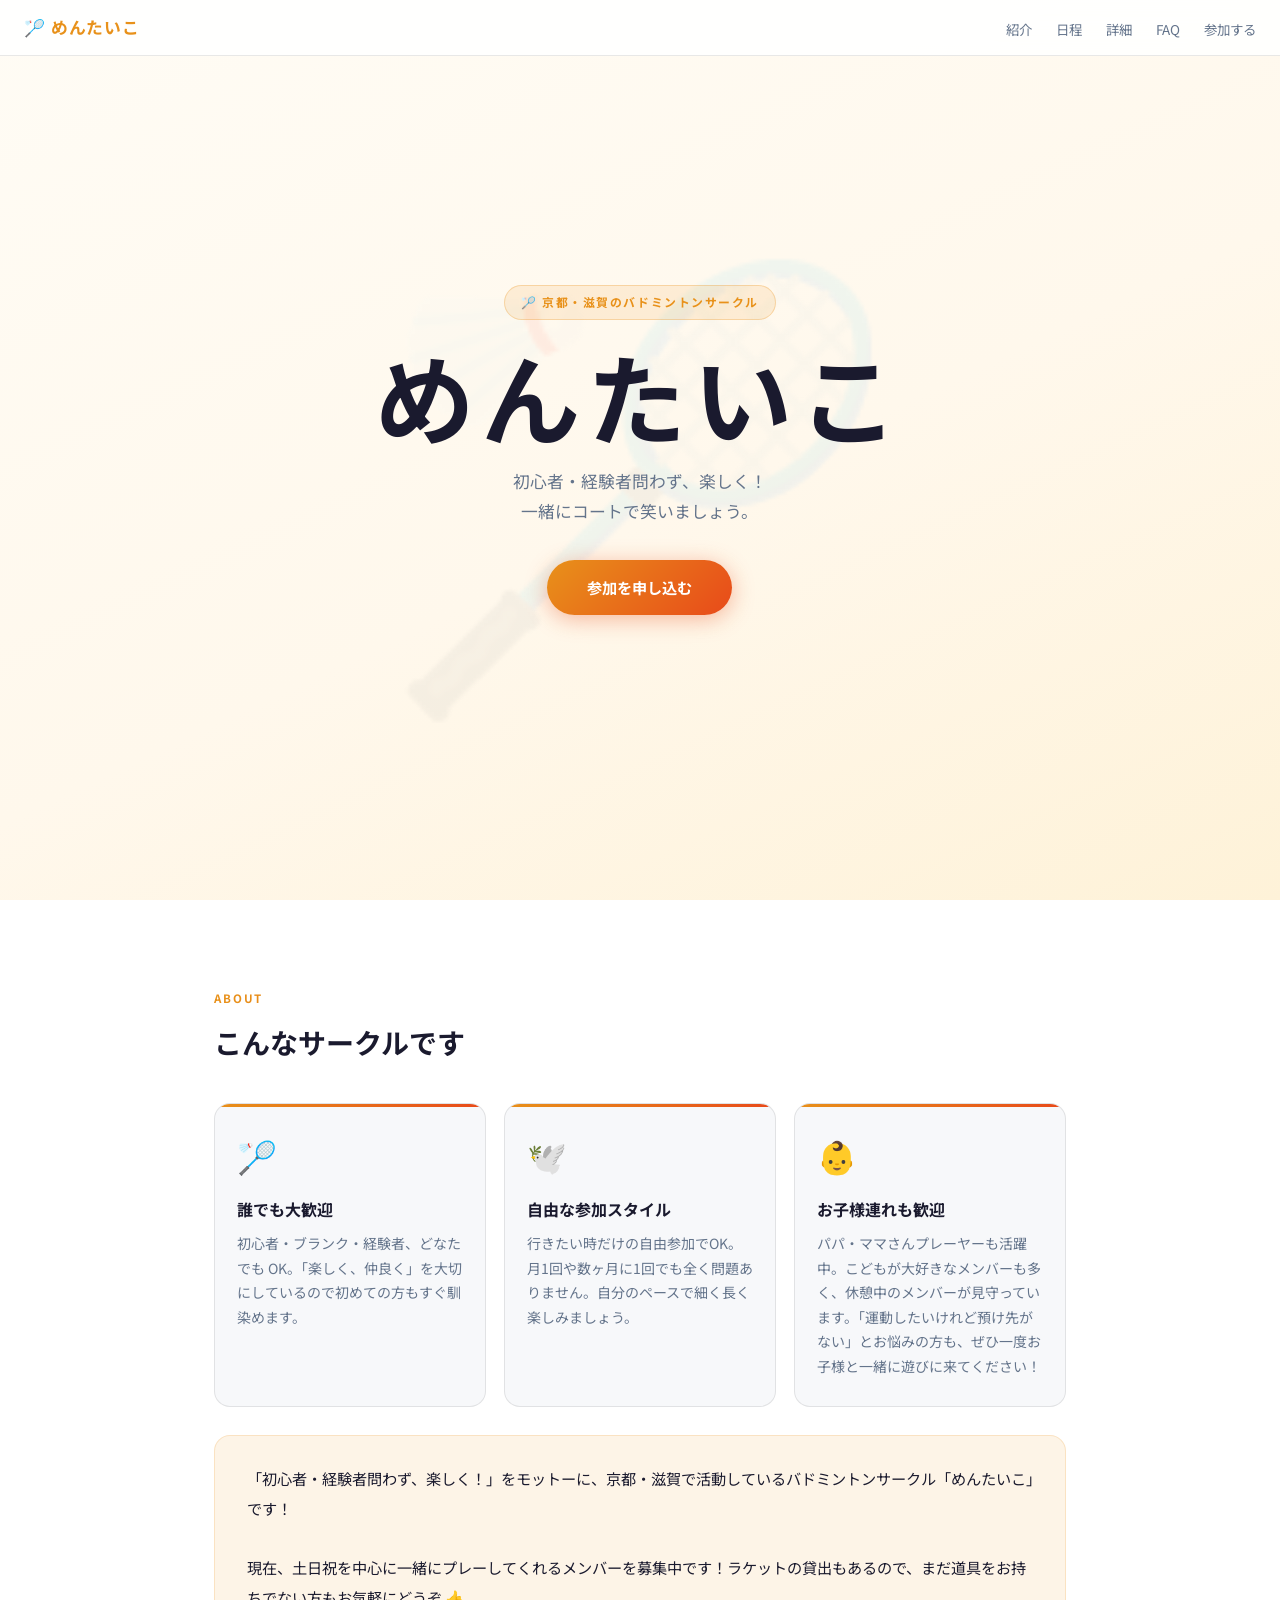
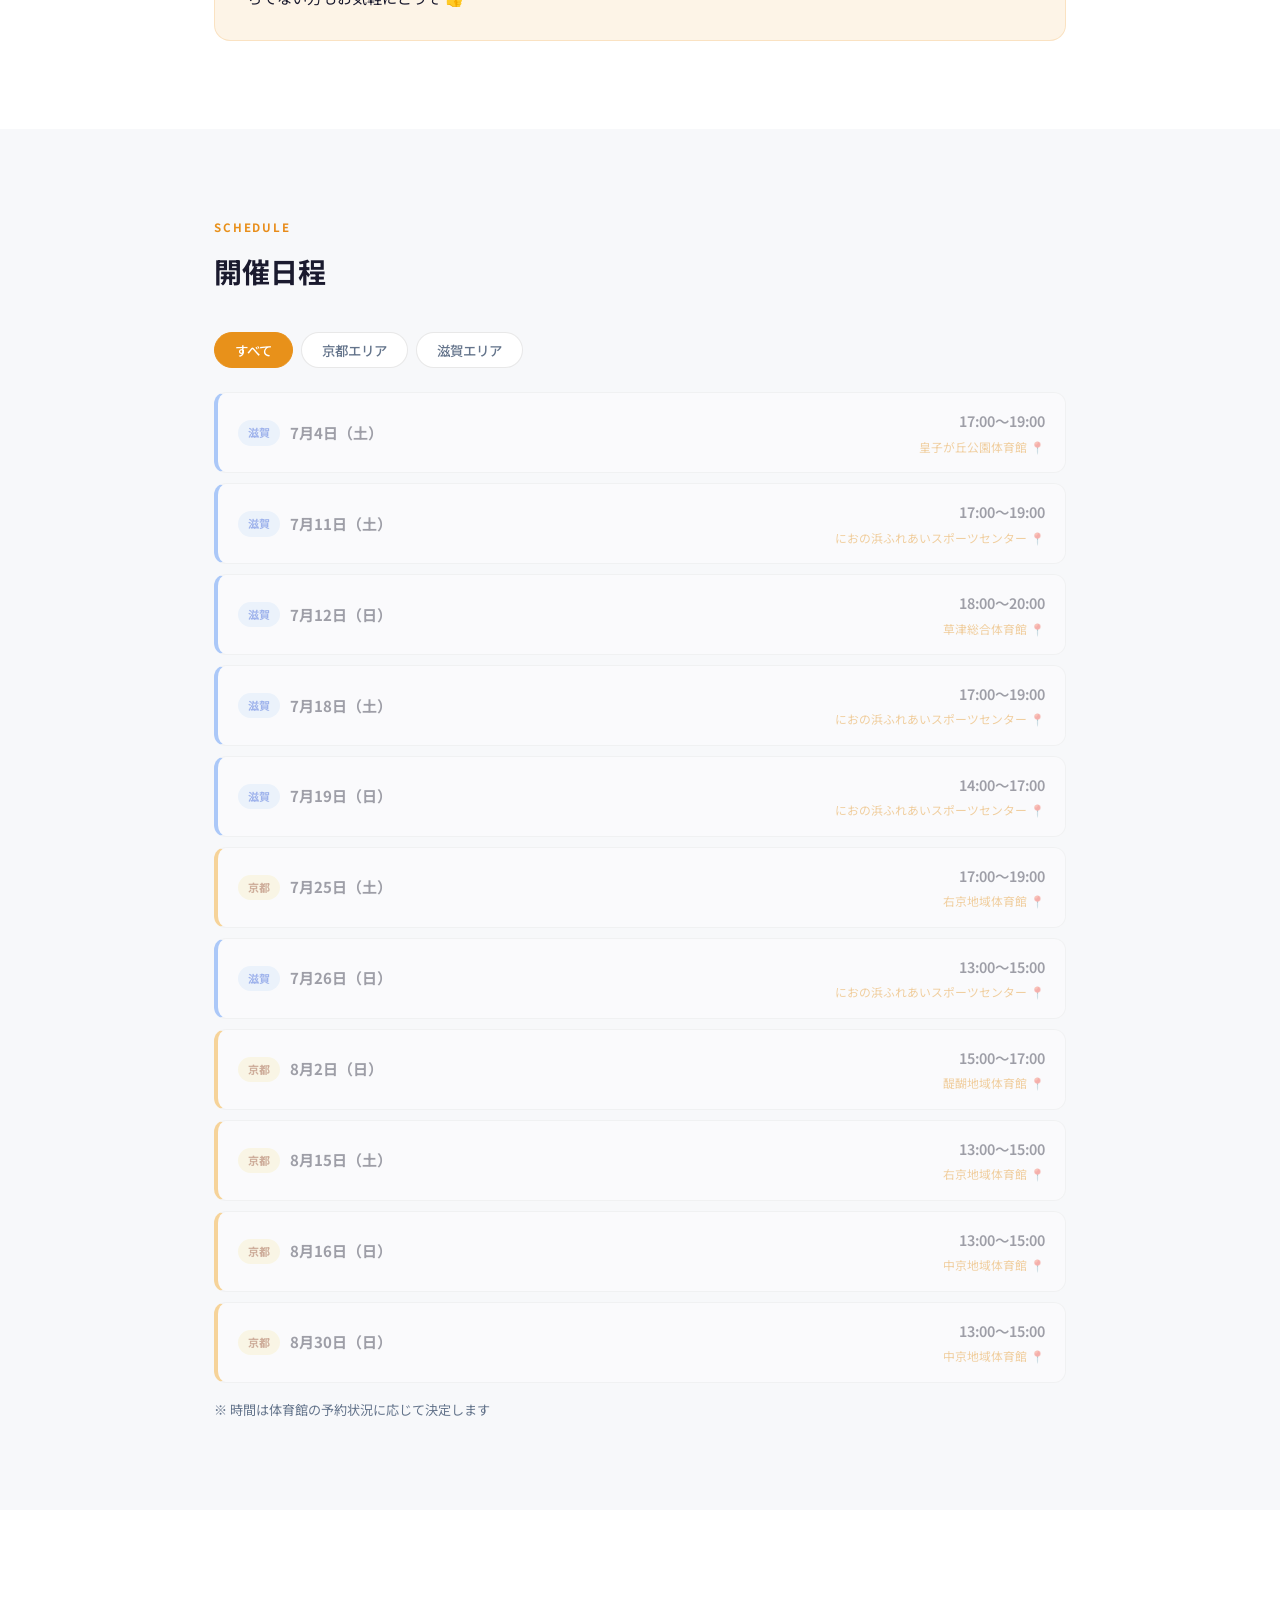
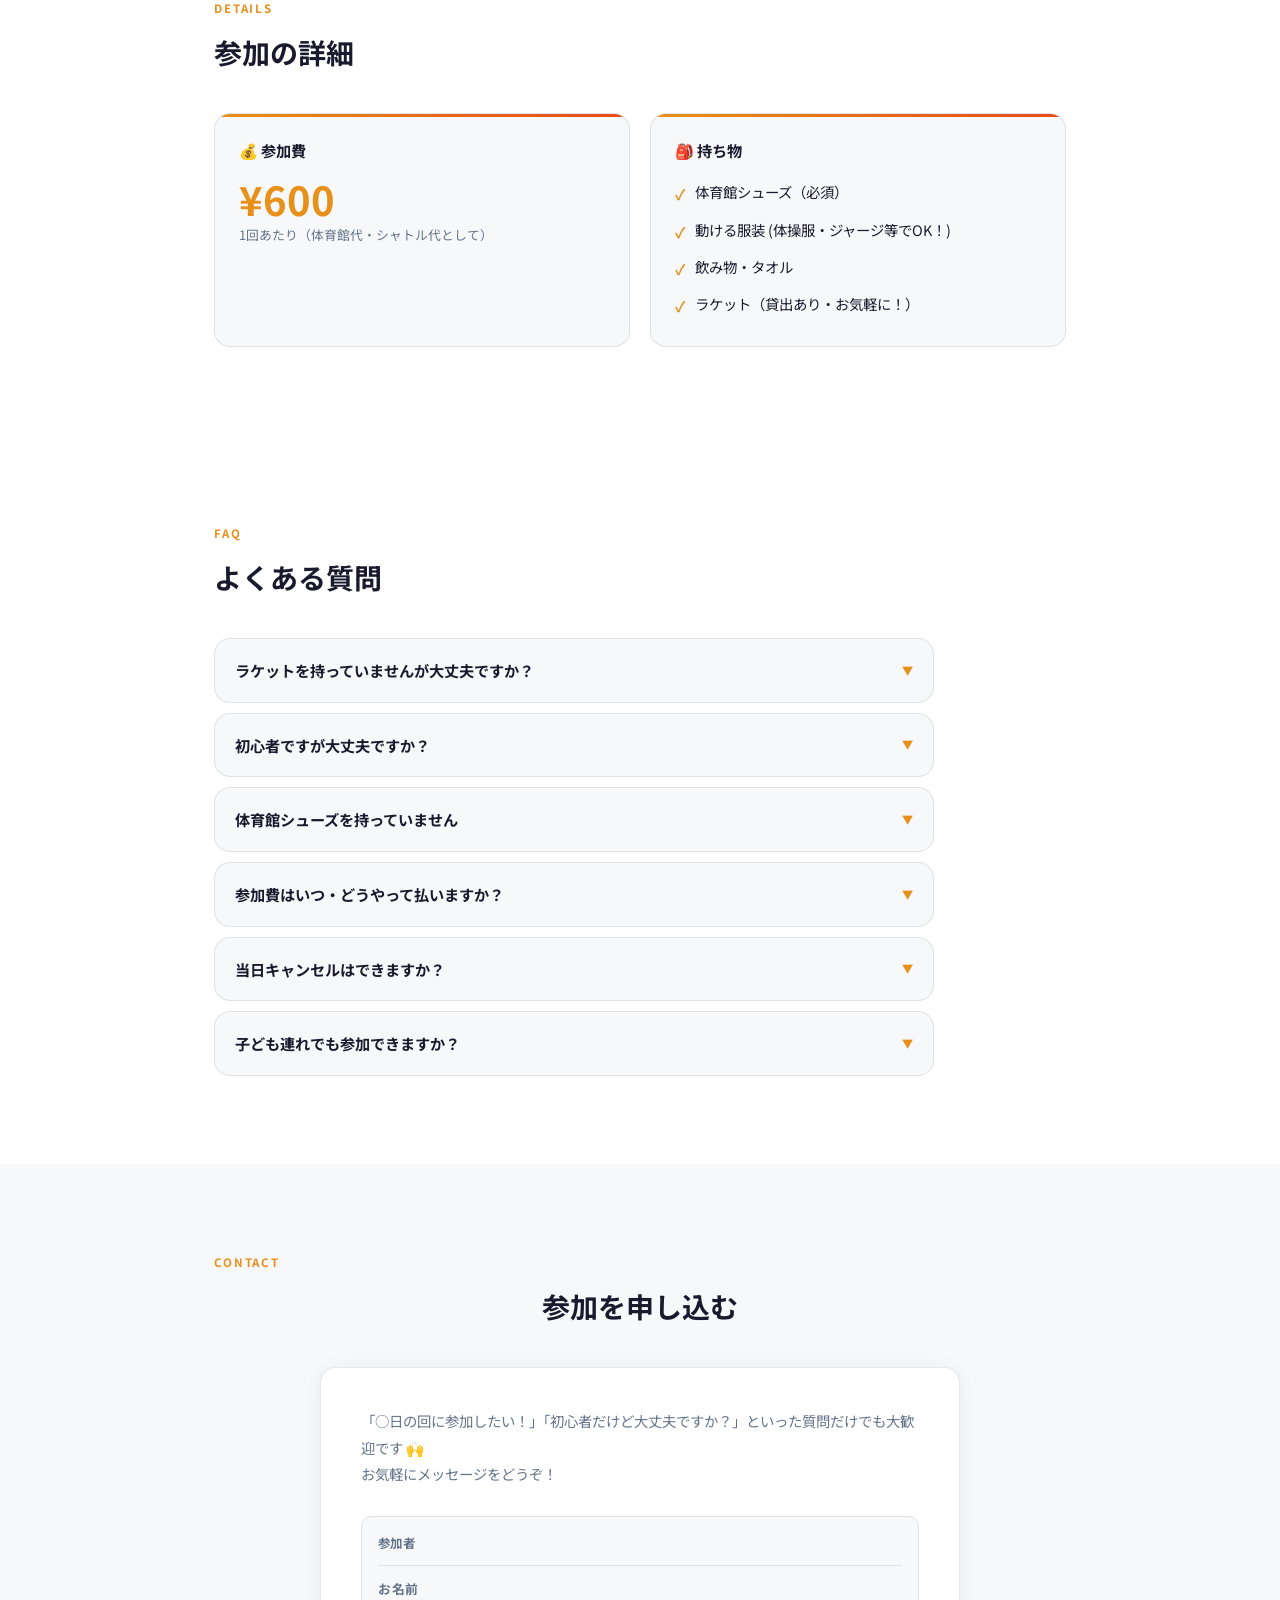
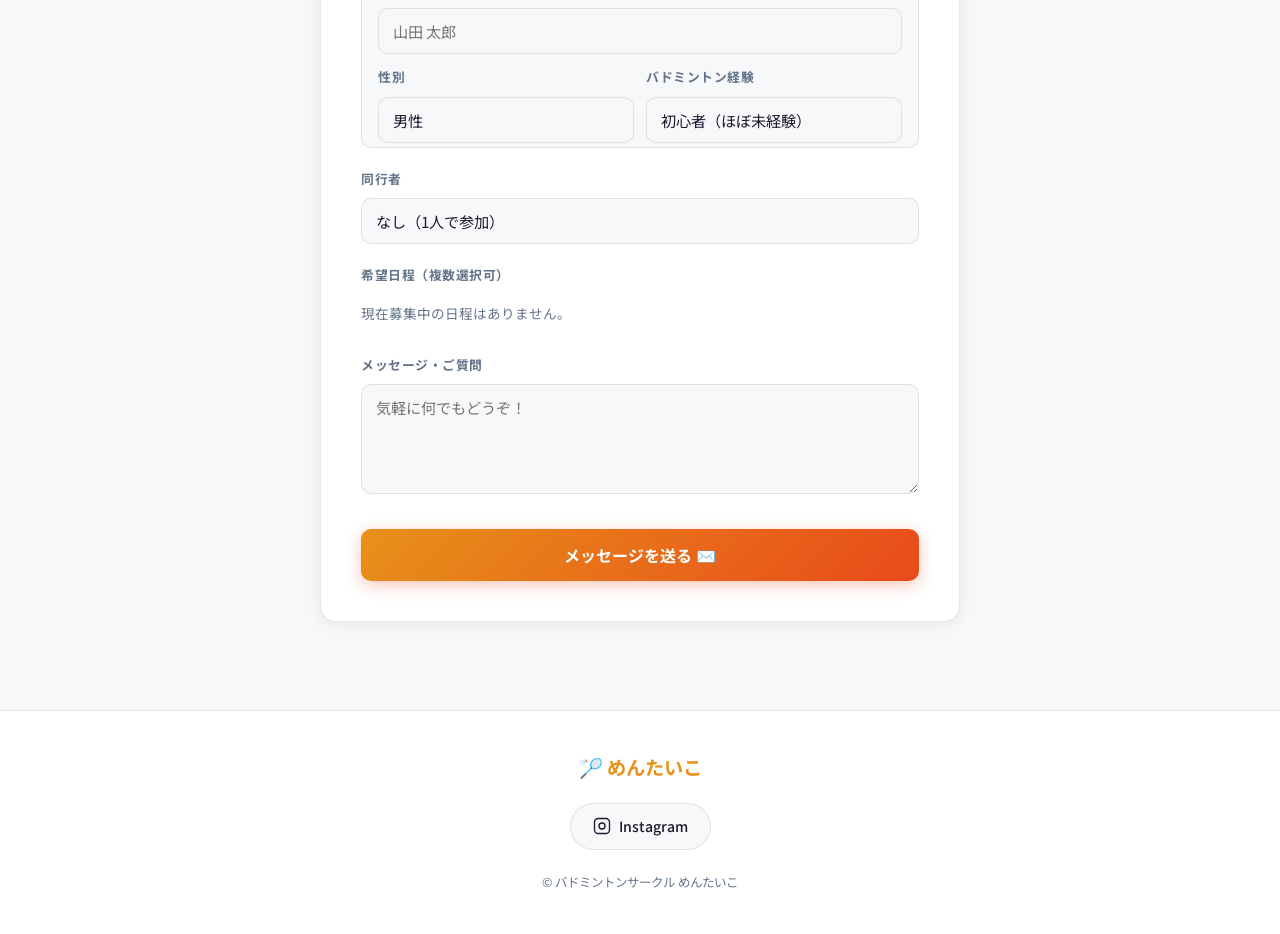
==== commit e64416f7: "フォーム送信後にメールアドレスの代替連絡先を表示" ====
--- a/index.html
+++ b/index.html
@@ -32,6 +32,62 @@
     "sport": "Badminton"
   }
   </script>
+  <script type="application/ld+json">
+  {
+    "@context": "https://schema.org",
+    "@type": "FAQPage",
+    "mainEntity": [
+      {
+        "@type": "Question",
+        "name": "ラケットを持っていませんが大丈夫ですか？",
+        "acceptedAnswer": {
+          "@type": "Answer",
+          "text": "ラケットの貸出を行っていますので、道具を揃える前でも気軽に参加いただけます。まずは体育館シューズ（上履き）だけ持って、手ぶらに近い感覚でお越しください！「まずは一度体験してみたい」という方も大歓迎です。"
+        }
+      },
+      {
+        "@type": "Question",
+        "name": "初心者ですが大丈夫ですか？",
+        "acceptedAnswer": {
+          "@type": "Answer",
+          "text": "もちろん大丈夫です。初心者・ブランクありの方も多く参加されています。ルールがわからなくてもメンバーが丁寧に教えます。"
+        }
+      },
+      {
+        "@type": "Question",
+        "name": "体育館シューズを持っていません",
+        "acceptedAnswer": {
+          "@type": "Answer",
+          "text": "体育館シューズは必須です（フローリングを傷めるため、外靴・スニーカー不可）。ご参加前にご準備をお願いします。"
+        }
+      },
+      {
+        "@type": "Question",
+        "name": "参加費はいつ・どうやって払いますか？",
+        "acceptedAnswer": {
+          "@type": "Answer",
+          "text": "当日、現地で現金にてお支払いください。1回600円（体育館代・シャトル代込み）です。"
+        }
+      },
+      {
+        "@type": "Question",
+        "name": "当日キャンセルはできますか？",
+        "acceptedAnswer": {
+          "@type": "Answer",
+          "text": "はい、大丈夫です。できるだけ早めにご連絡いただければ助かります！"
+        }
+      },
+      {
+        "@type": "Question",
+        "name": "子ども連れでも参加できますか？",
+        "acceptedAnswer": {
+          "@type": "Answer",
+          "text": "お子様連れも歓迎です。こどもが大好きなメンバーも多く、手が離せない時はメンバーみんなで代わる代わる見守っています。"
+        }
+      }
+    ]
+  }
+  </script>
   <link rel="preconnect" href="https://fonts.googleapis.com" />
   <link rel="preconnect" href="https://fonts.gstatic.com" crossorigin />
   <link href="https://fonts.googleapis.com/css2?family=Noto+Sans+JP:wght@400;500;700&display=swap" rel="stylesheet" />
@@ -249,8 +305,12 @@
         <button type="submit" class="submit-btn">メッセージを送る ✉️</button>
       </form>
 
-      <div id="form-sent" style="display:none; text-align:center; padding:24px 0; color:var(--accent); font-weight:700;">
-        ✅ メールアプリが開きます。送信をお願いします！
+      <div id="form-sent" style="display:none; text-align:center; padding:24px 0;">
+        <p style="color:var(--accent); font-weight:700; margin-bottom:12px;">✅ メールアプリが開きます。送信をお願いします！</p>
+        <p style="font-size:0.9em; color:#555; line-height:1.8;">
+          メールアプリが開かない場合は、直接メールをお送りください。<br>
+          📧 <a href="mailto:mentaiko.circle@gmail.com" style="color:var(--accent);">mentaiko.circle@gmail.com</a>
+        </p>
       </div>
     </div>
   </div>
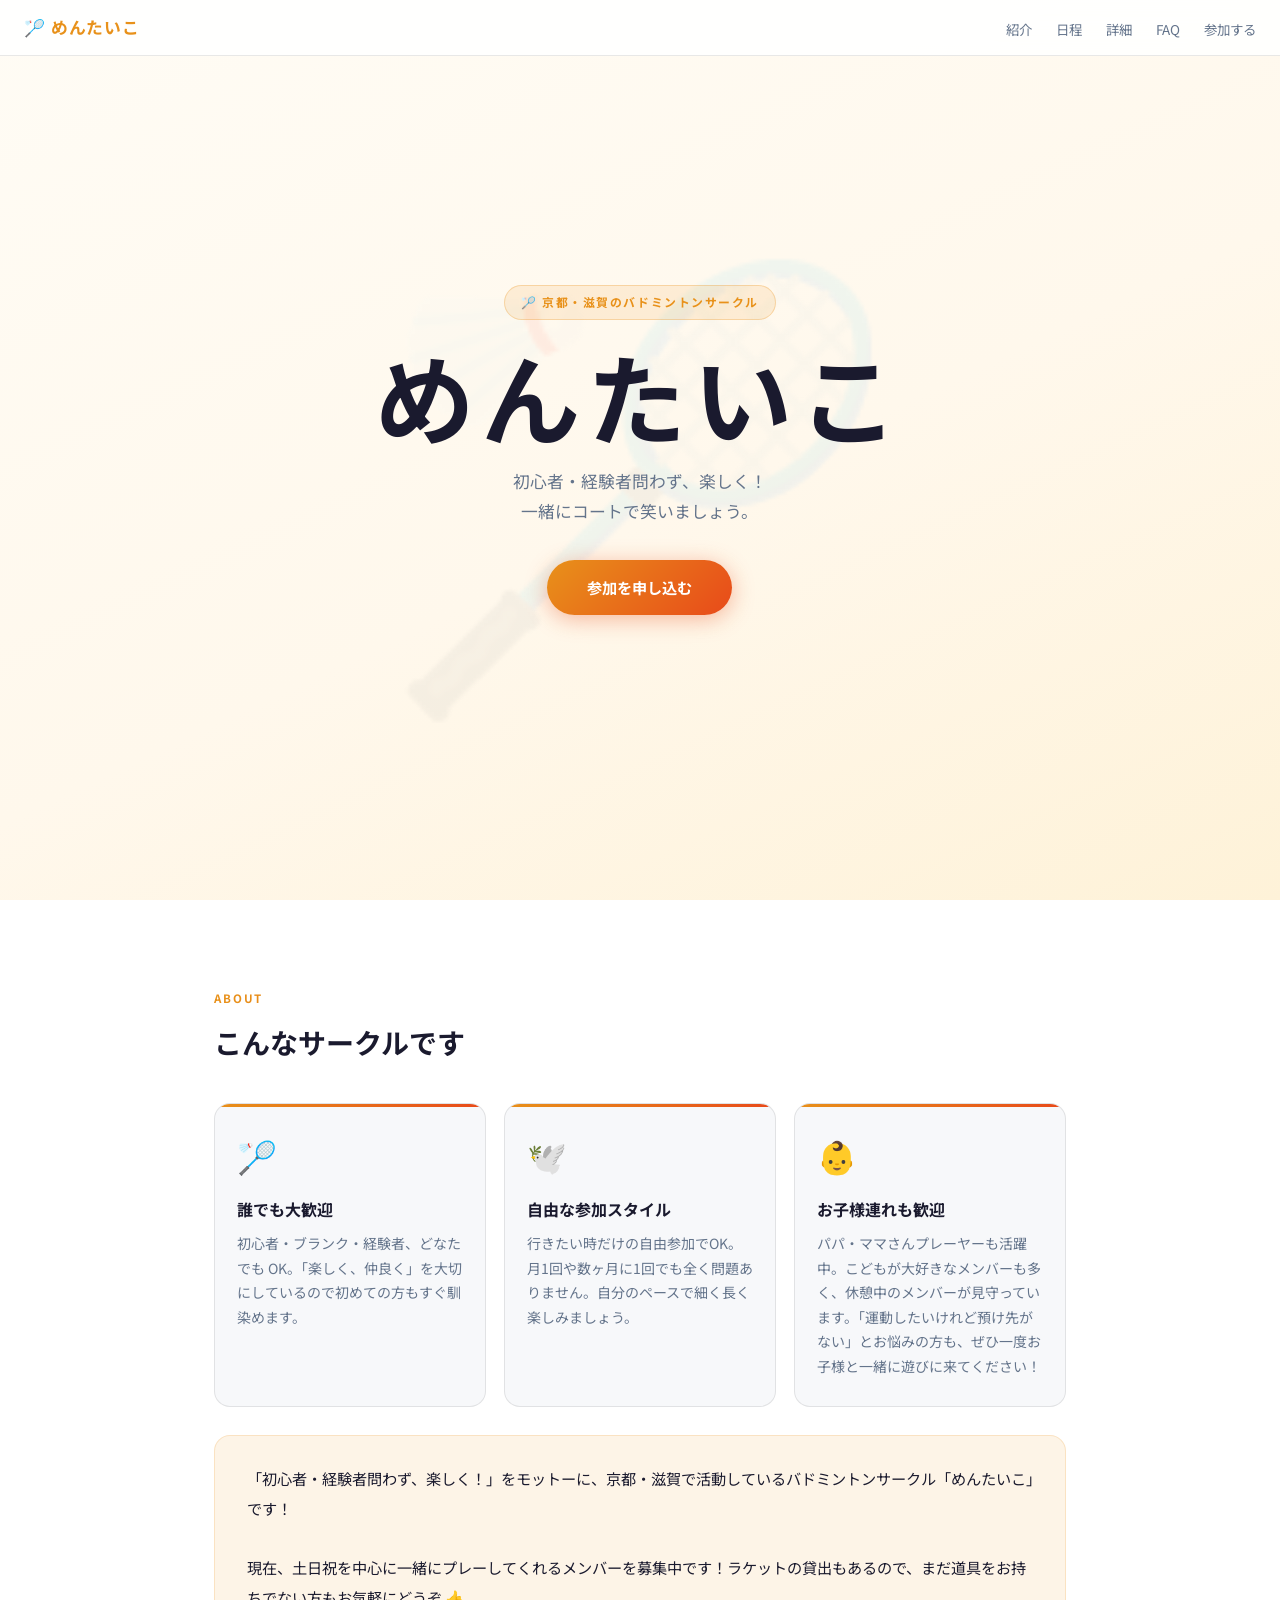
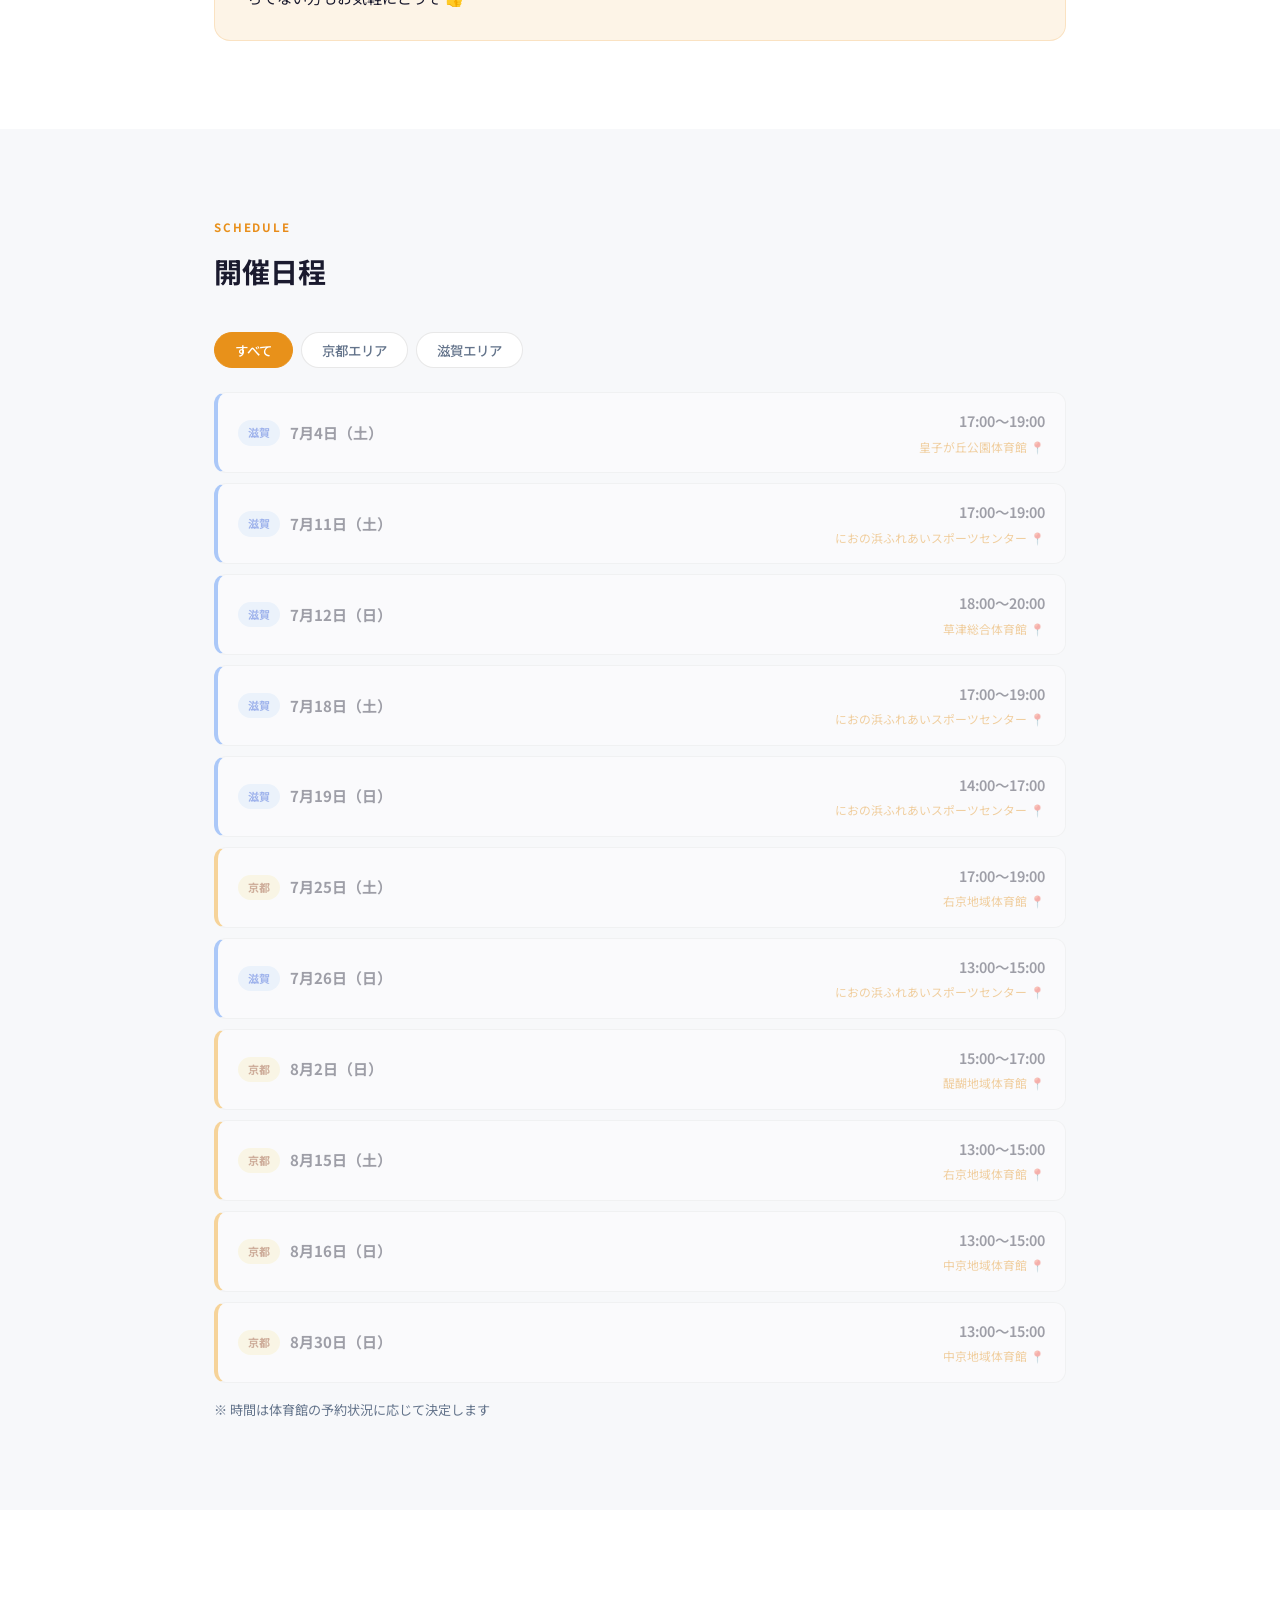
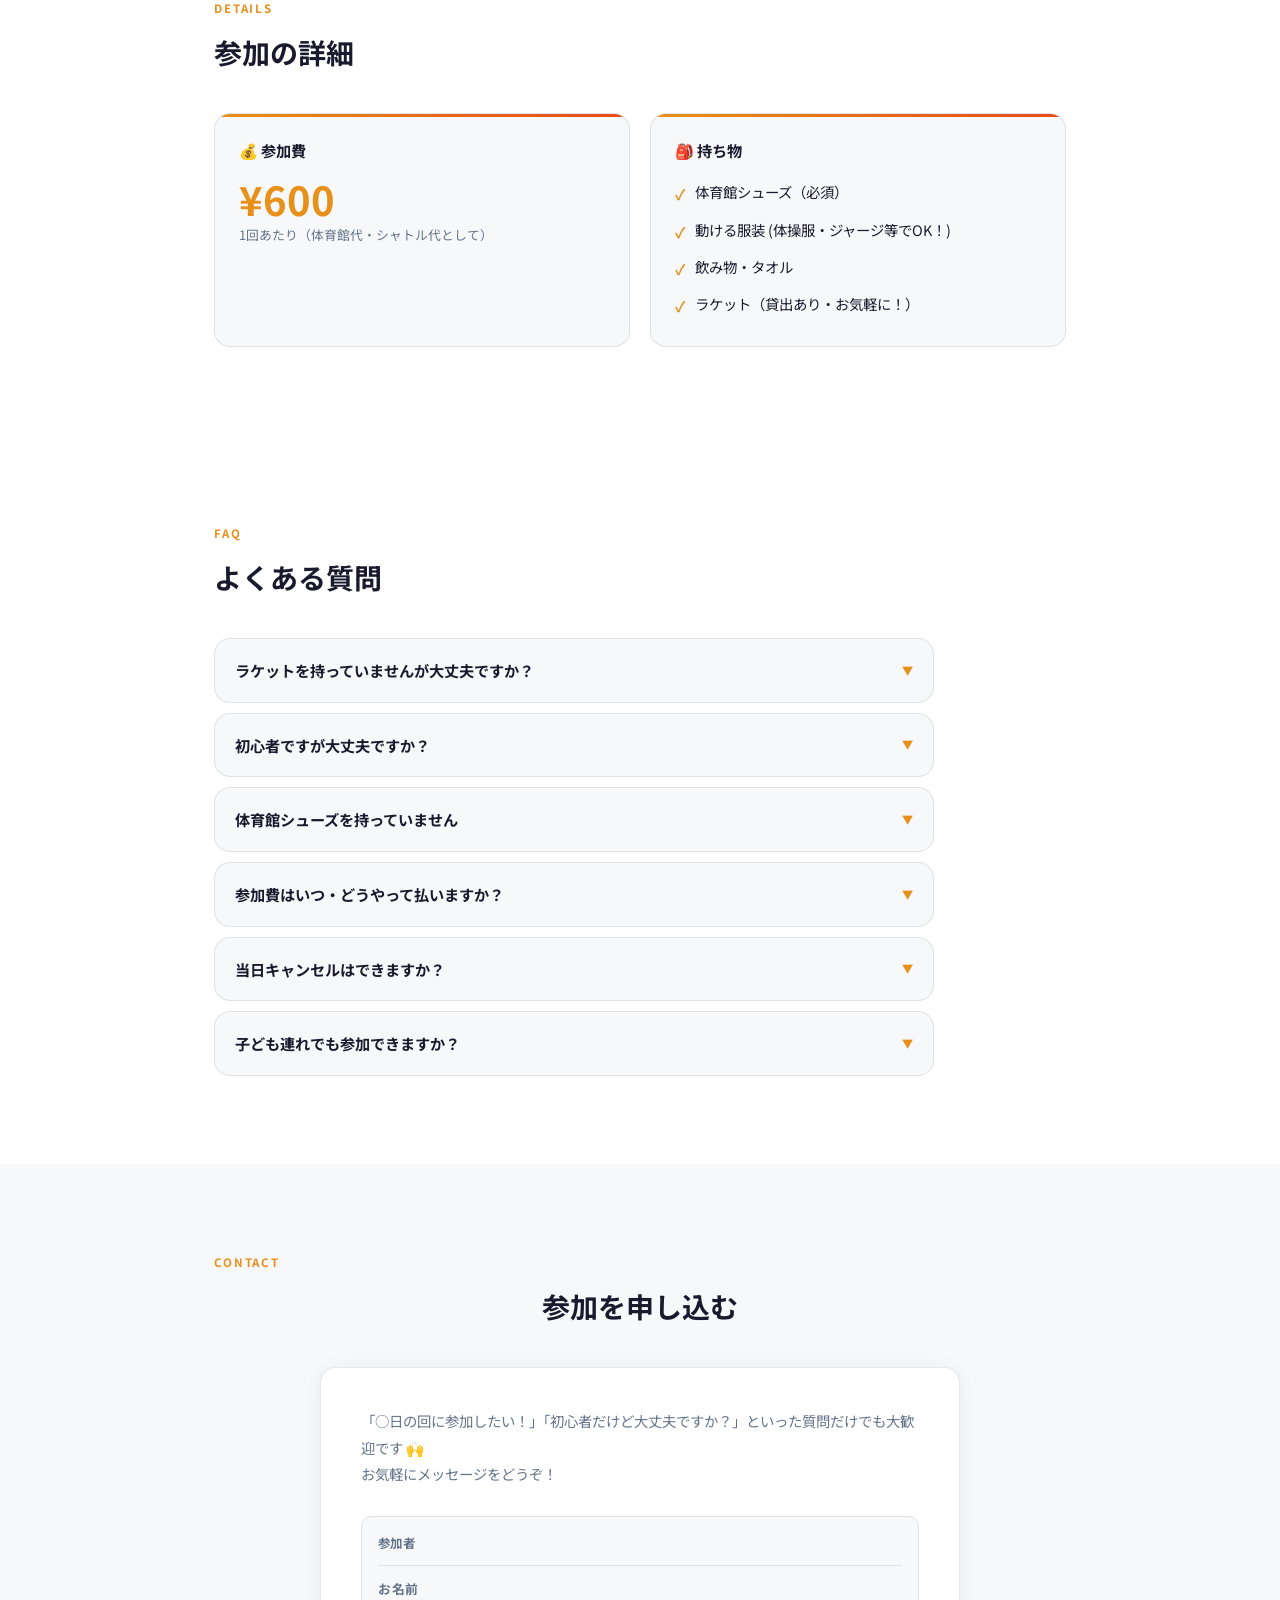
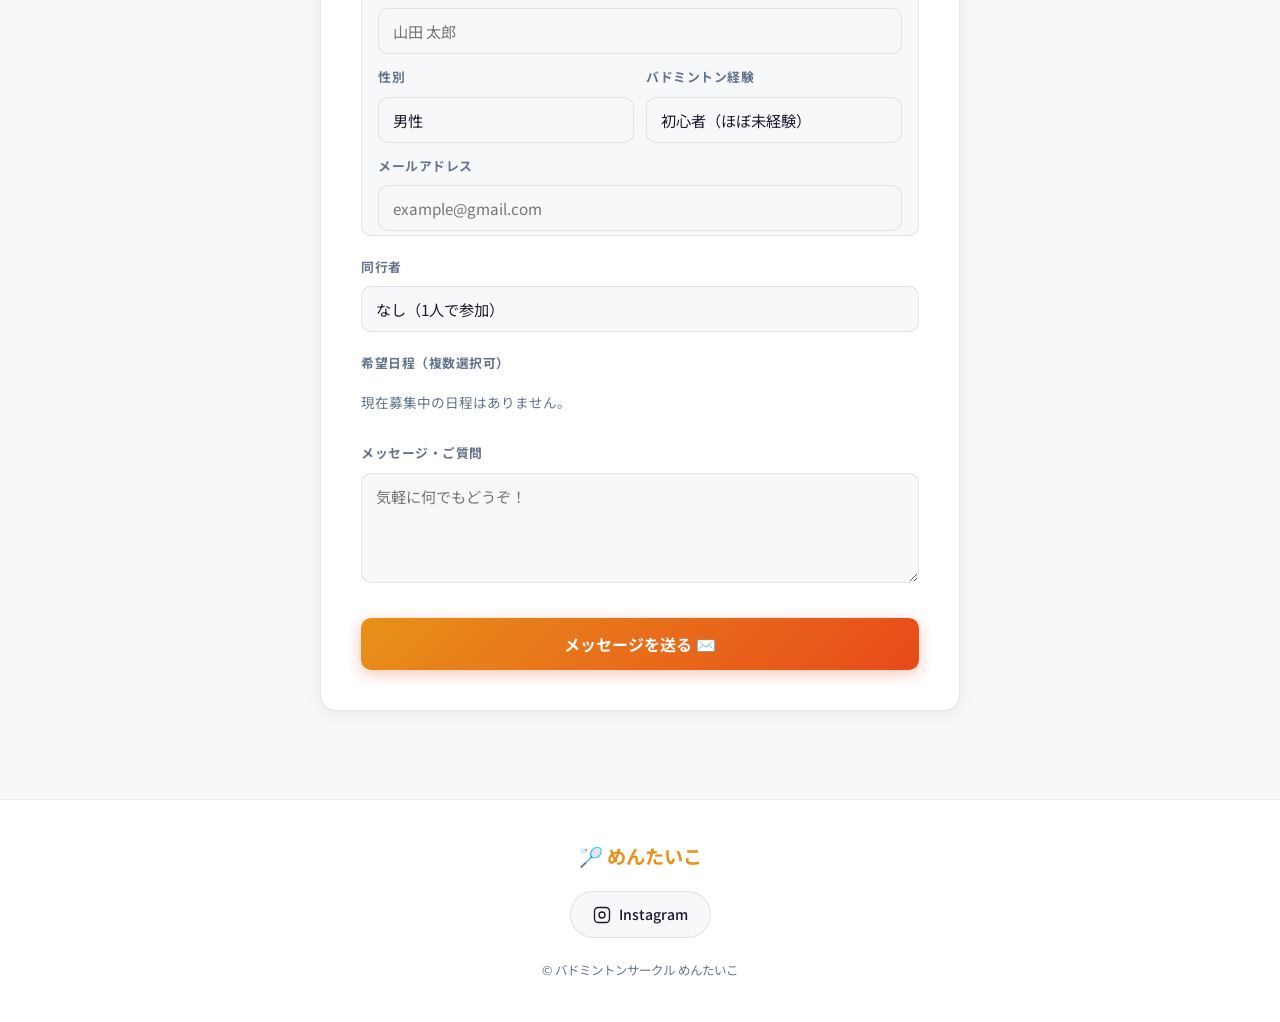
==== commit a9a4423a: "フォームにメールアドレス欄を追加（返信先設定）" ====
--- a/index.html
+++ b/index.html
@@ -270,6 +270,10 @@
               </select>
             </div>
           </div>
+          <div class="form-group" style="margin-top: 12px; margin-bottom: 0;">
+            <label for="email">メールアドレス</label>
+            <input type="email" id="email" name="email" placeholder="example@gmail.com" required />
+          </div>
         </div>
 
         <div class="form-group">
@@ -305,13 +309,7 @@
         <button type="submit" class="submit-btn">メッセージを送る ✉️</button>
       </form>
 
-      <div id="form-sent" style="display:none; text-align:center; padding:24px 0;">
-        <p style="color:var(--accent); font-weight:700; margin-bottom:12px;">✅ メールアプリが開きます。送信をお願いします！</p>
-        <p style="font-size:0.9em; color:#555; line-height:1.8;">
-          メールアプリが開かない場合は、直接メールをお送りください。<br>
-          📧 <a href="mailto:mentaiko.circle@gmail.com" style="color:var(--accent);">mentaiko.circle@gmail.com</a>
-        </p>
-      </div>
+      <div id="form-sent" style="display:none; text-align:center; padding:24px 0;"></div>
     </div>
   </div>
 </section>
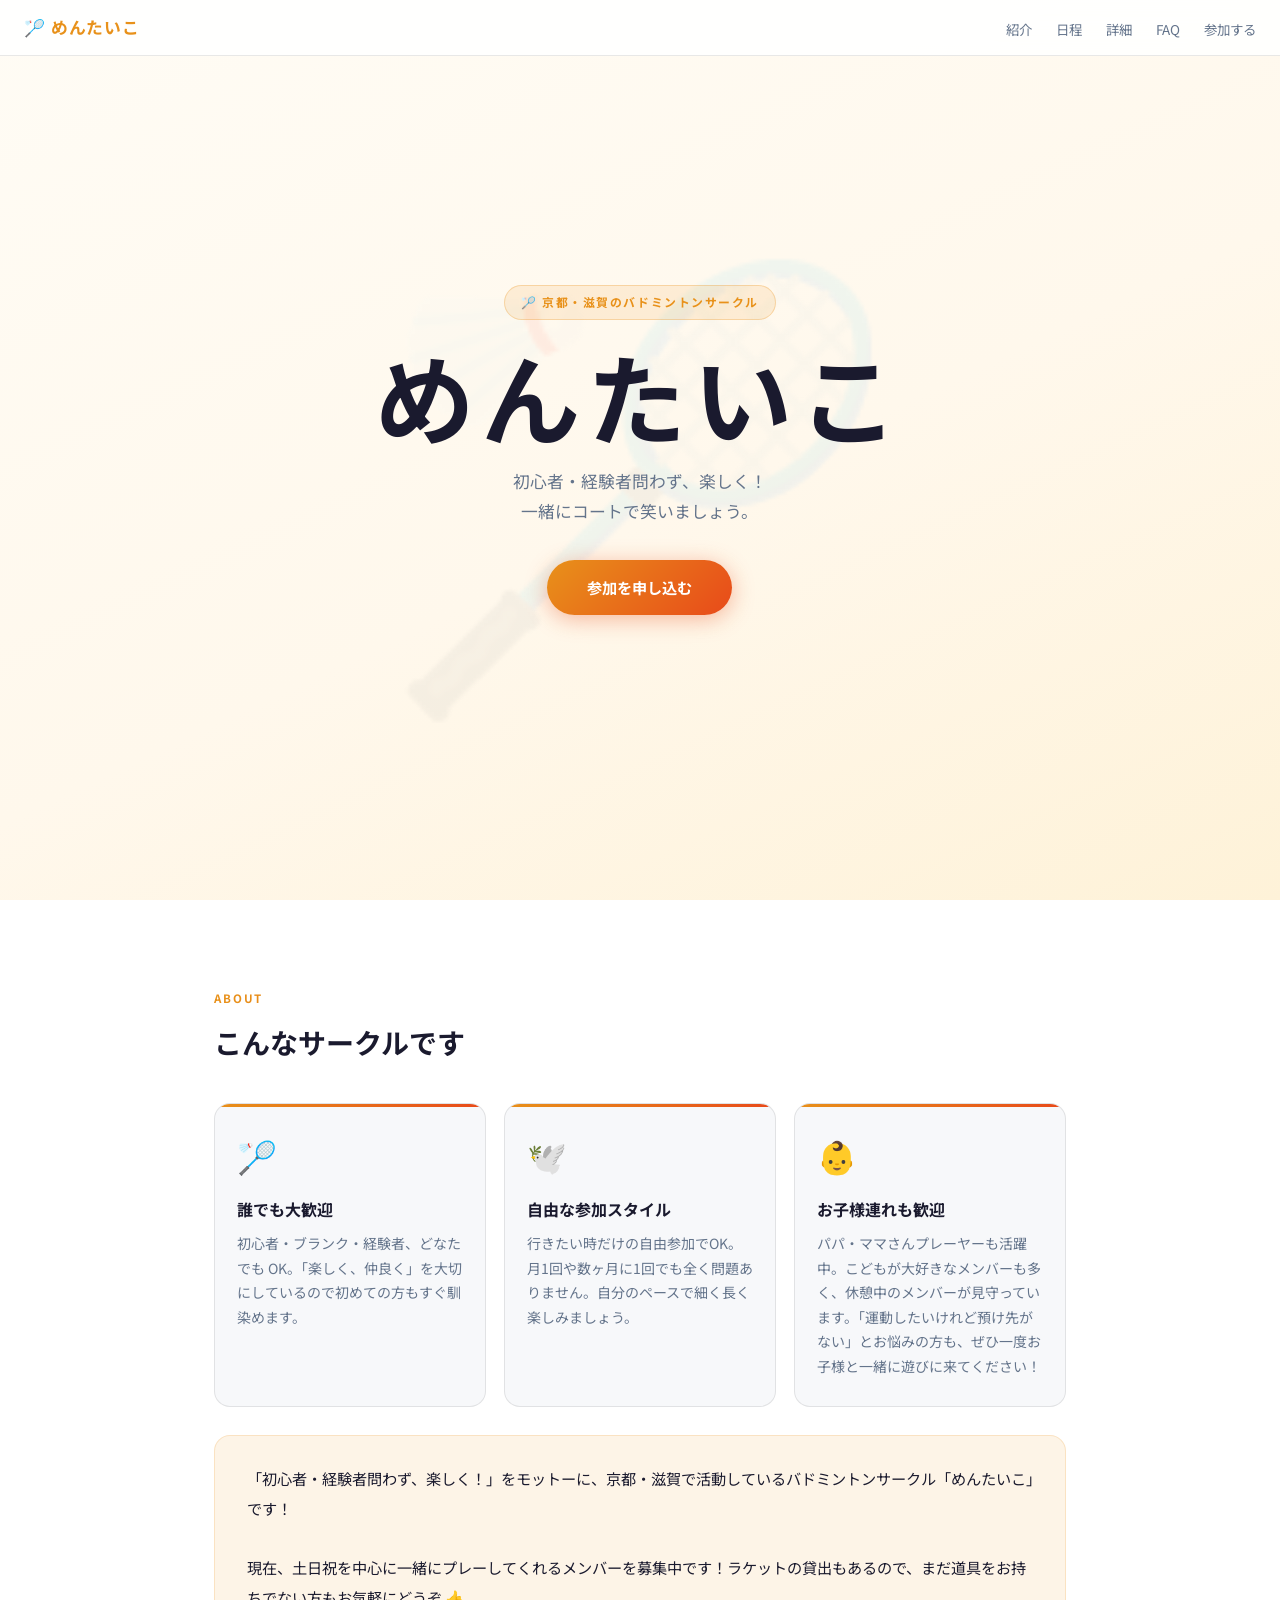
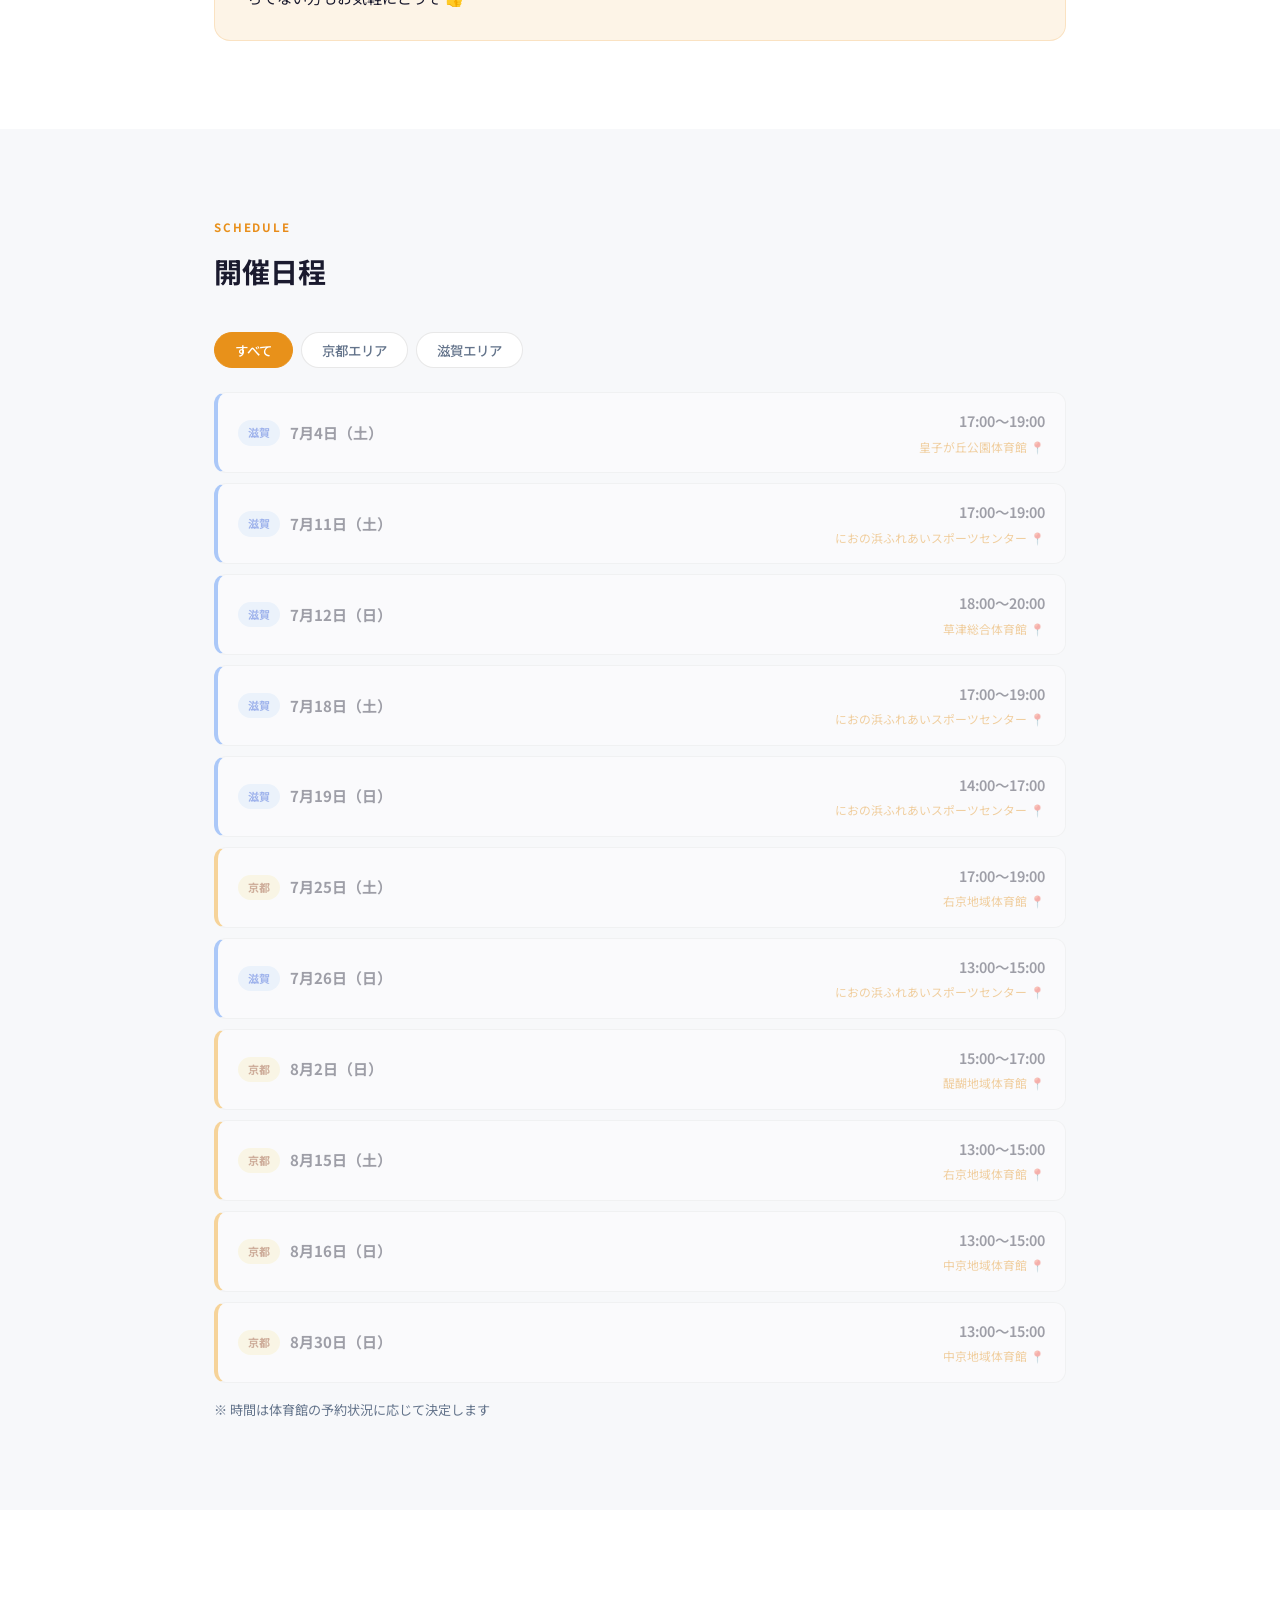
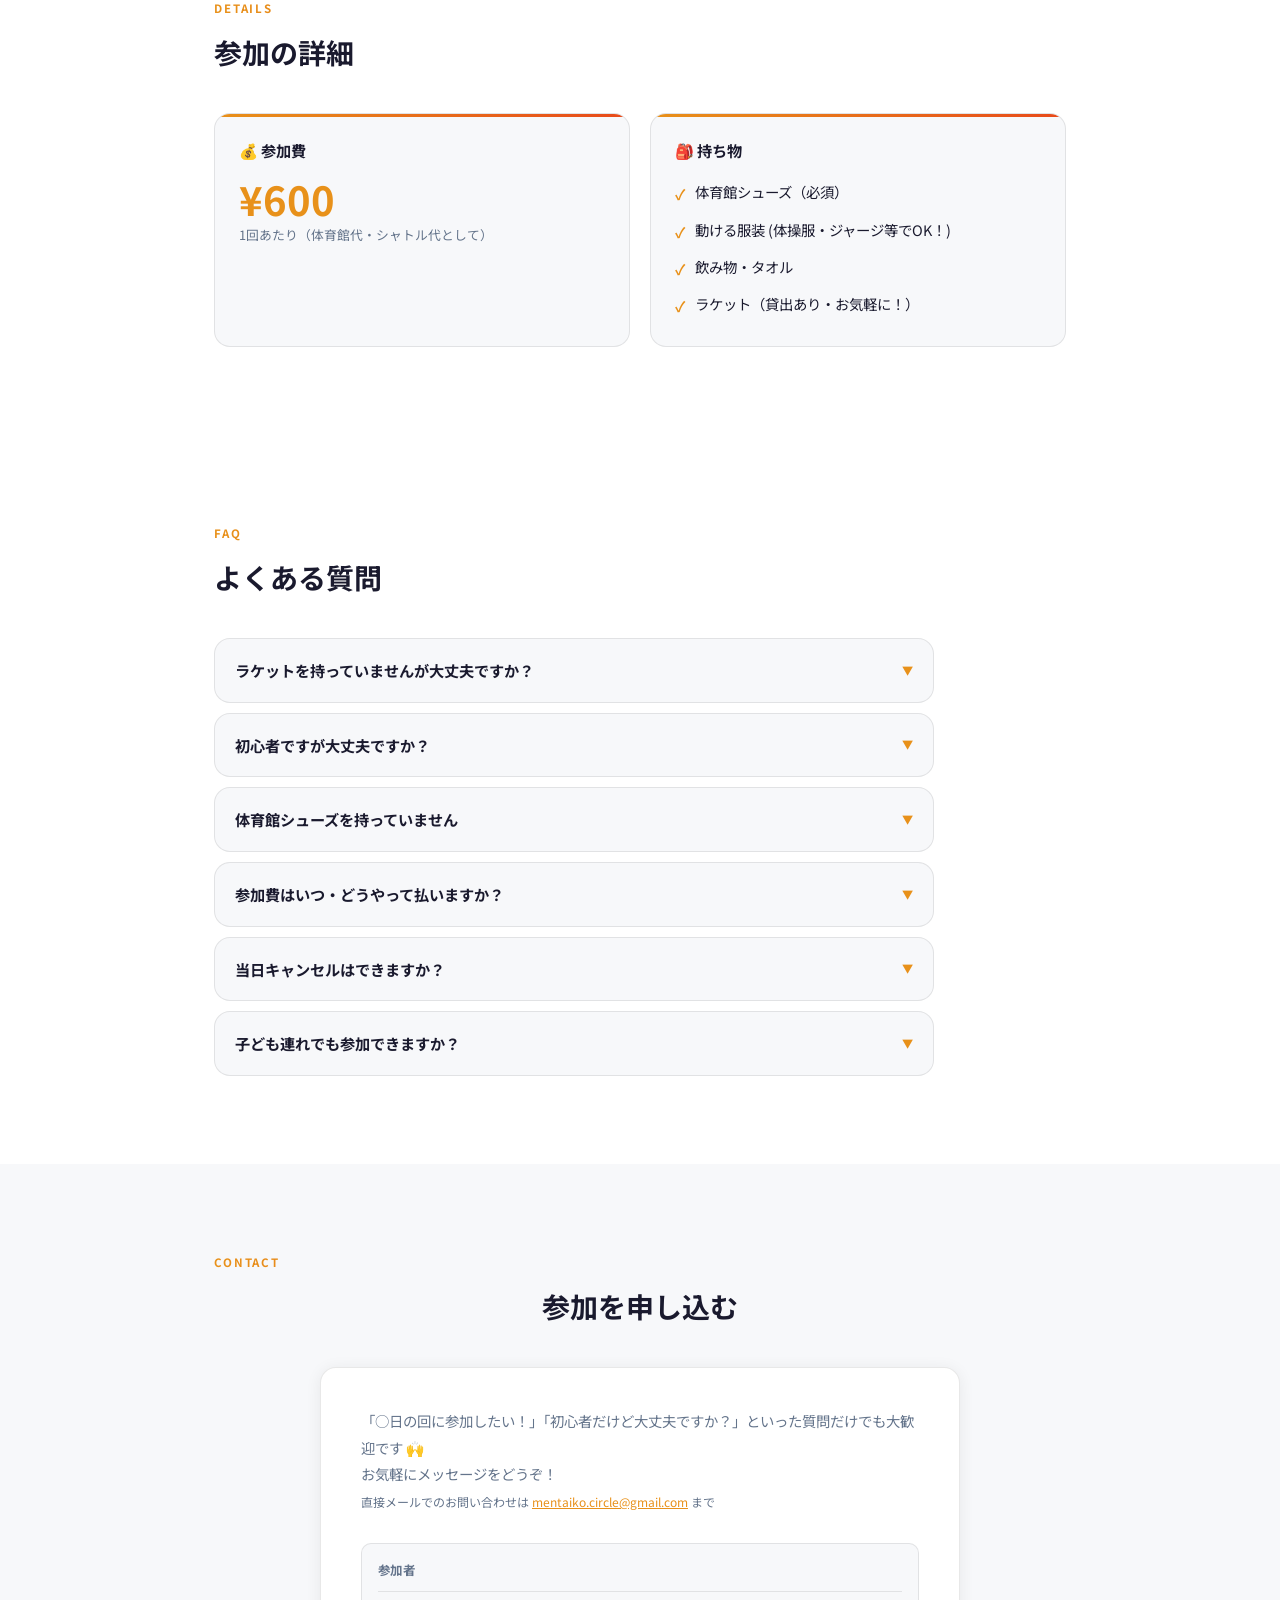
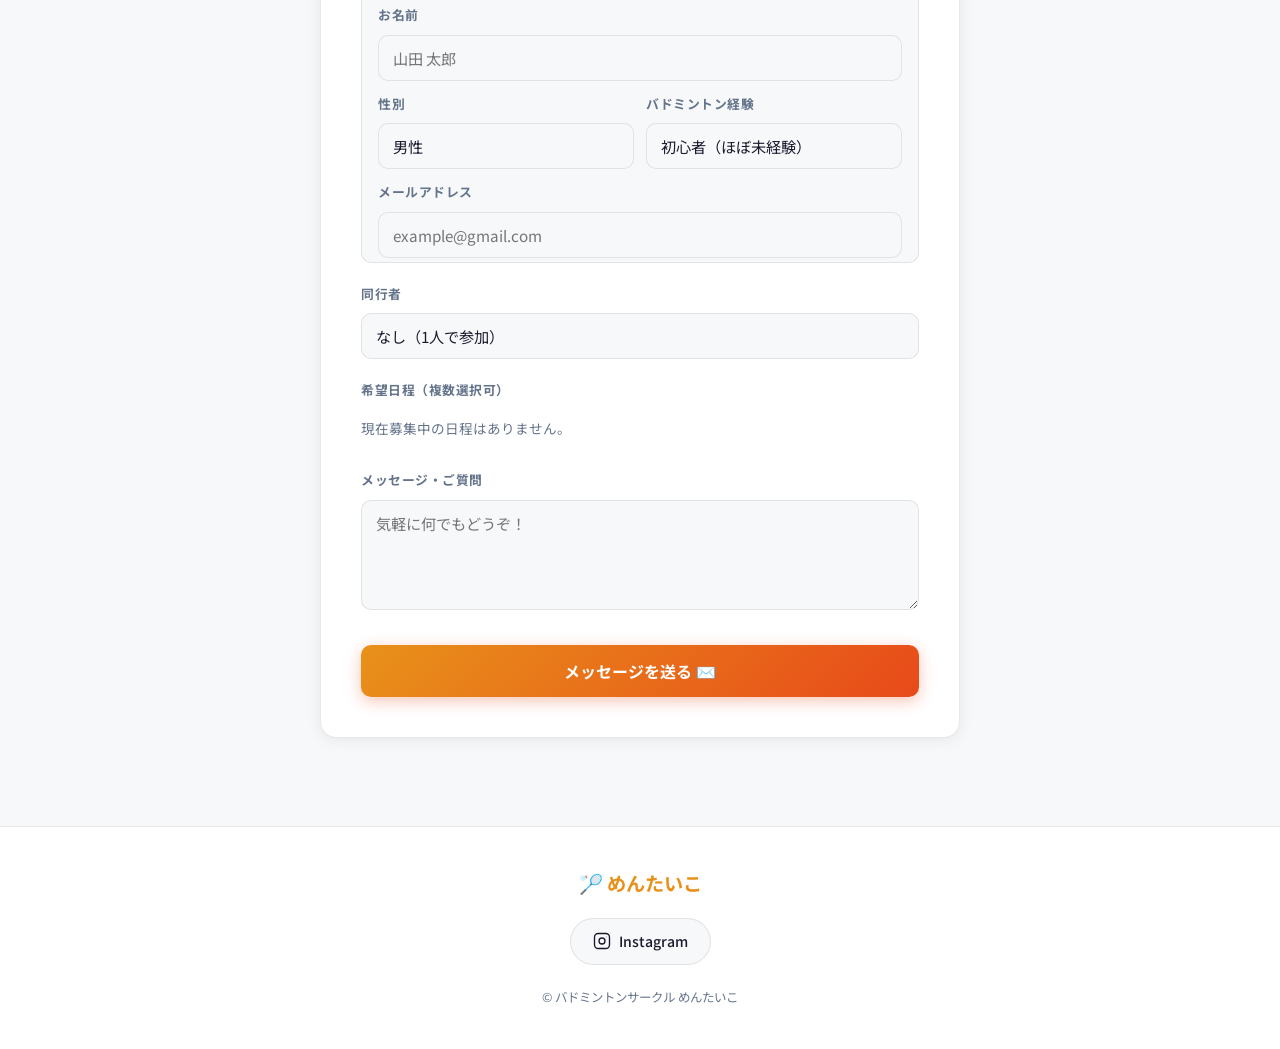
==== commit acd528a2: "メールアドレスをContact欄に常時表示・エラー時にも表示" ====
--- a/index.html
+++ b/index.html
@@ -242,7 +242,10 @@
     <div class="contact-wrap fade">
       <p>
         「○日の回に参加したい！」「初心者だけど大丈夫ですか？」といった質問だけでも大歓迎です 🙌<br>
-        お気軽にメッセージをどうぞ！
+        お気軽にメッセージをどうぞ！<br>
+        <small style="color:var(--sub);">直接メールでのお問い合わせは
+          <a href="mailto:mentaiko.circle@gmail.com" style="color:var(--accent);">mentaiko.circle@gmail.com</a>
+        まで</small>
       </p>
 
       <form id="contact-form">
